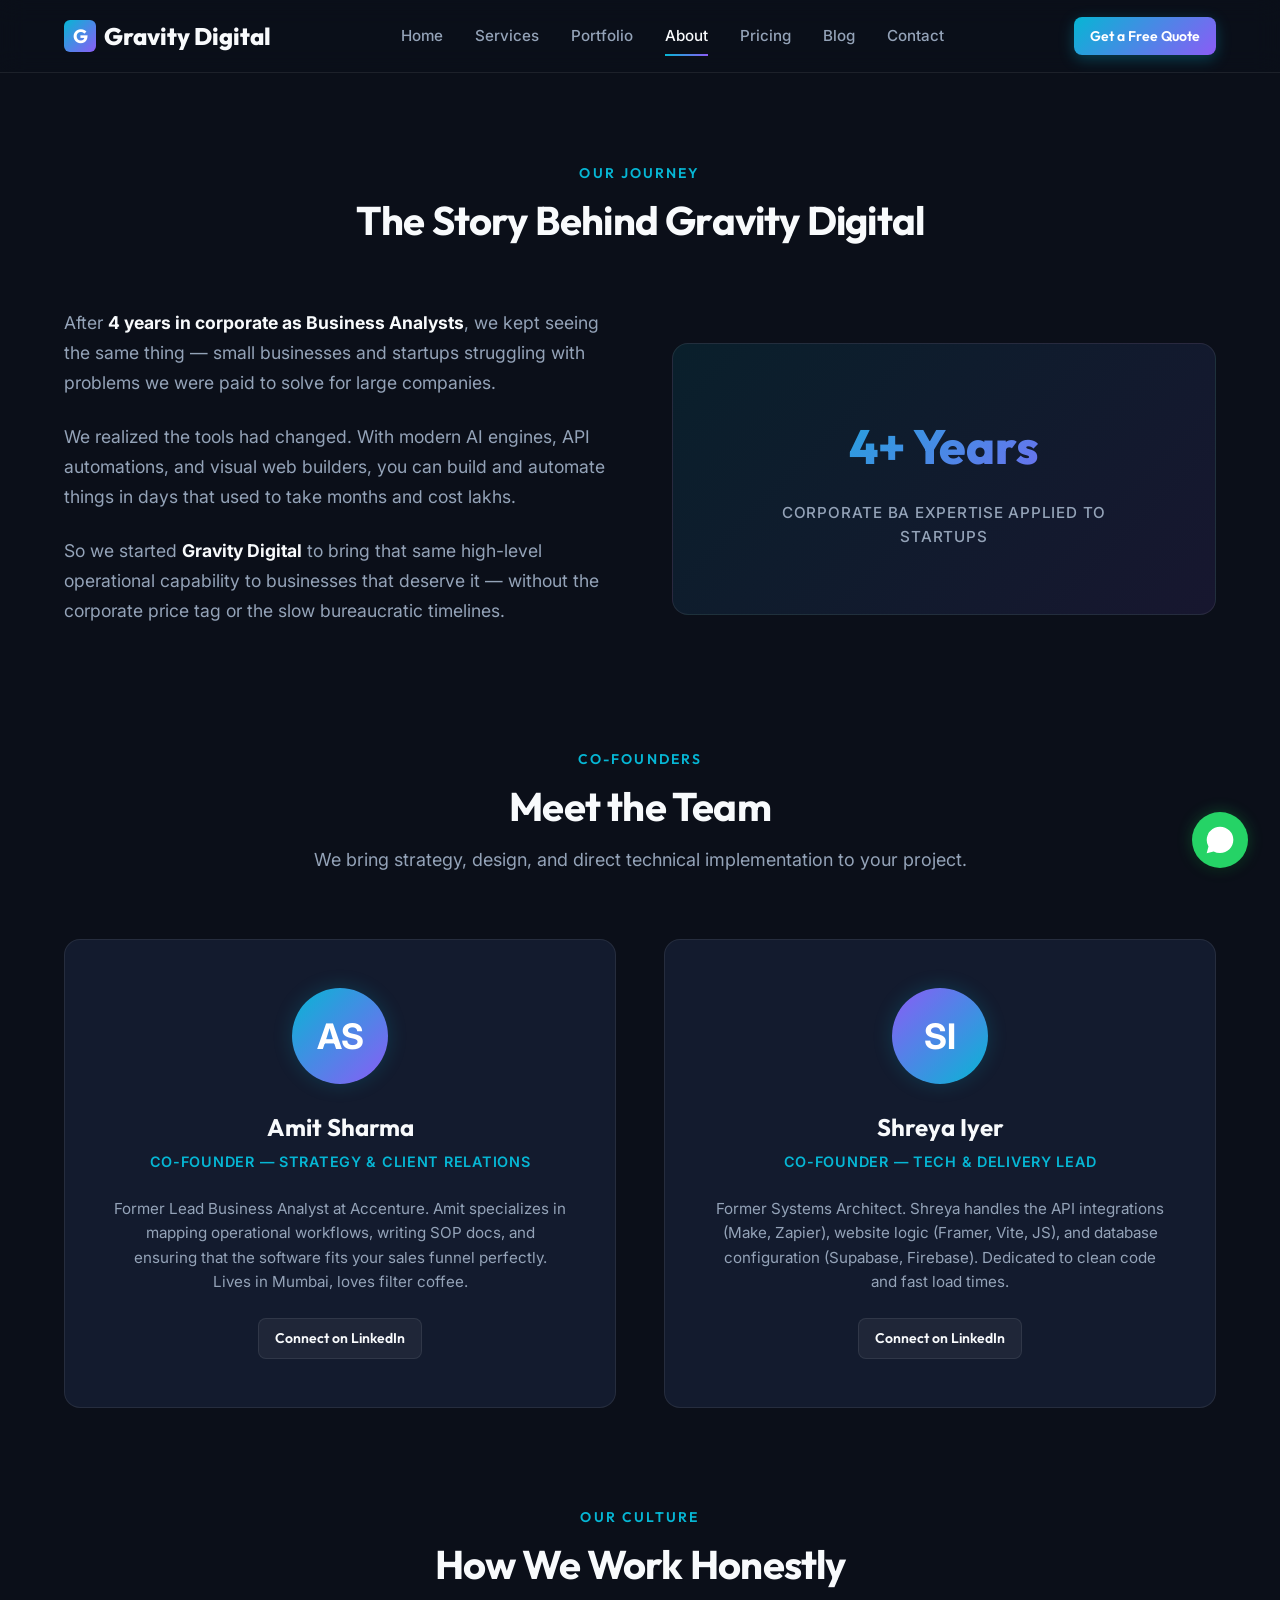
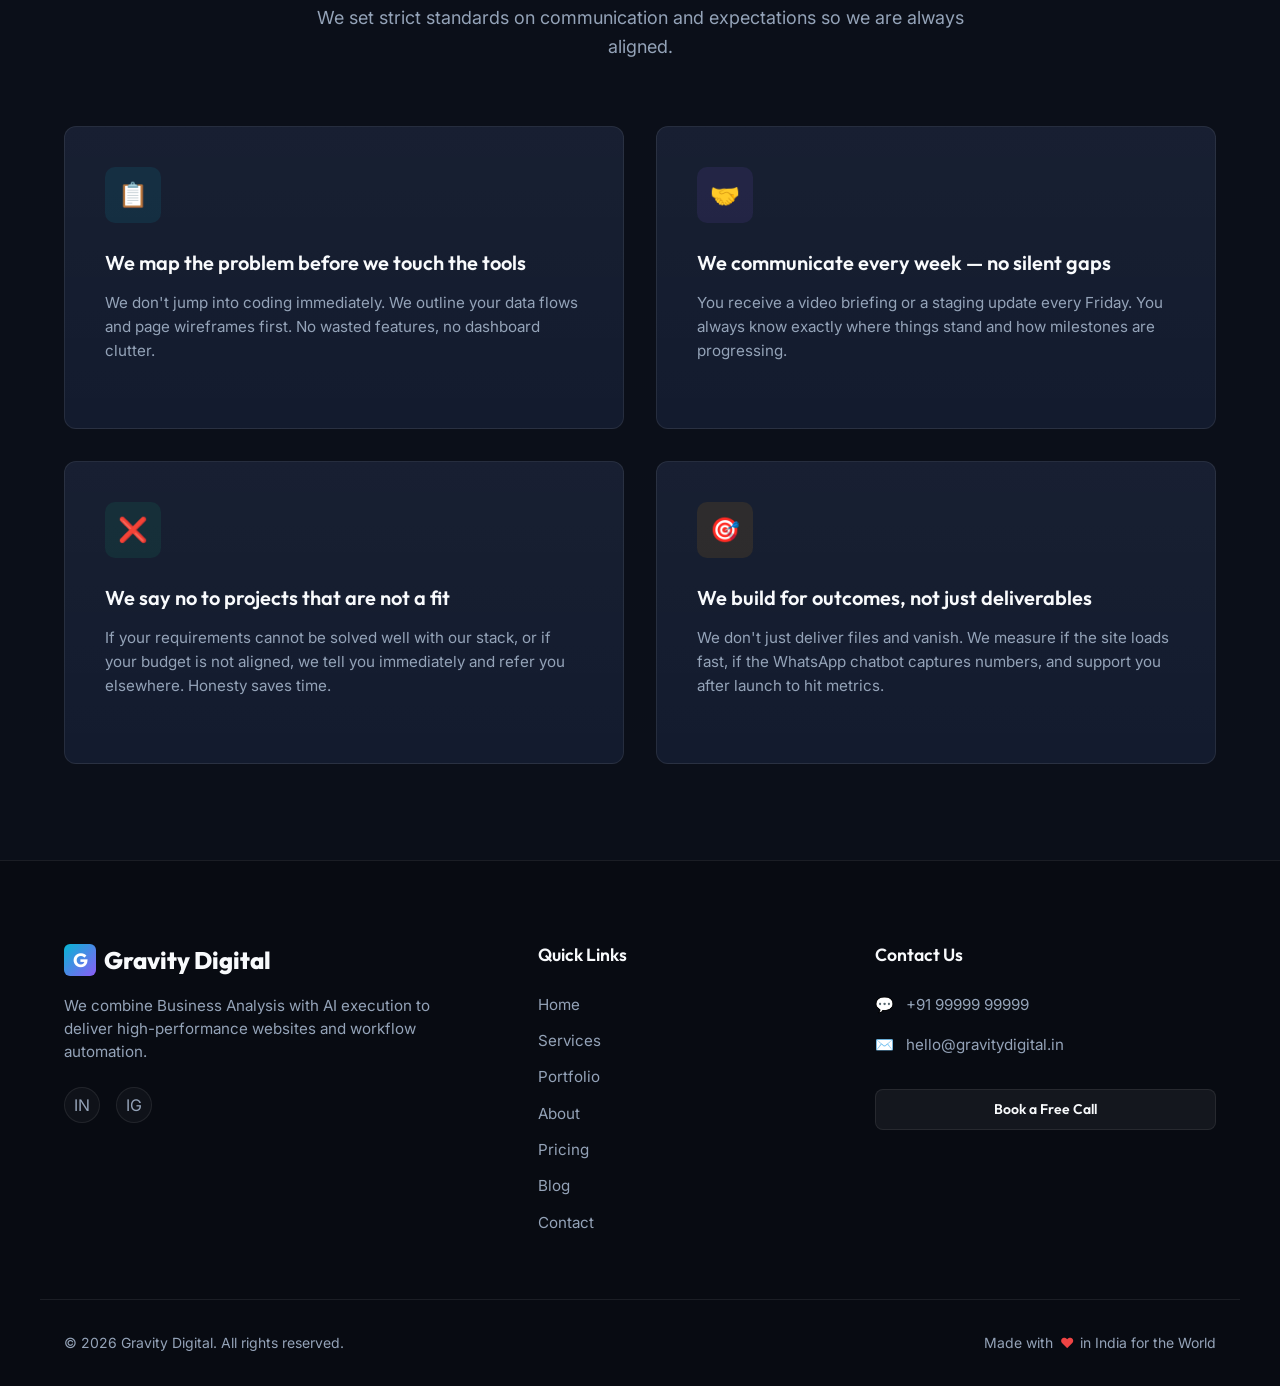
==== about.html @ b2e919e3 "Initial commit: agency website" ====
<!DOCTYPE html>
<html lang="en">
<head>
    <meta charset="UTF-8">
    <meta name="viewport" content="width=device-width, initial-scale=1.0">
    <title>About Us | Gravity Digital</title>
    <meta name="description" content="Read the story of Gravity Digital, founded by two former Business Analysts who build high-performance websites and automated operations for Indian businesses.">
        <link rel="icon" href="favicon.svg" type="image/svg+xml">
    <link rel="preconnect" href="https://fonts.googleapis.com">
    <link rel="preconnect" href="https://fonts.gstatic.com" crossorigin>
    <link href="https://fonts.googleapis.com/css2?family=Inter:wght@300;400;500;600;700&family=Outfit:wght@400;500;600;700;800&display=swap" rel="stylesheet">
    <link rel="stylesheet" href="css/style.css">
    <script src="js/site-config.js" defer></script>
    <script src="js/main.js" defer></script>
</head>
<body>

    <!-- Header Navigation -->
    <header class="header" id="header">
        <div class="container nav-container">
            <a href="index.html" class="logo" id="nav-logo">
                <div class="logo-icon">G</div>
                <span>Gravity Digital</span>
            </a>
            
            <nav class="nav-menu" id="nav-menu">
                <a href="index.html" class="nav-link">Home</a>
                <a href="services.html" class="nav-link">Services</a>
                <a href="portfolio.html" class="nav-link">Portfolio</a>
                <a href="about.html" class="nav-link">About</a>
                <a href="pricing.html" class="nav-link">Pricing</a>
                <a href="blog.html" class="nav-link">Blog</a>
                <a href="contact.html" class="nav-link">Contact</a>
            </nav>
            
            <div class="nav-actions">
                <a href="contact.html" class="btn btn-primary btn-sm" id="nav-cta-btn">Get a Free Quote</a>
            </div>
            
            <button type="button" class="menu-toggle" id="mobile-menu-btn" aria-label="Toggle menu" aria-expanded="false">
                <span></span>
                <span></span>
                <span></span>
            </button>
        </div>
    </header>

    <div class="container about-layout">
        
        <!-- Section 1: Our Story -->
        <div class="section-header">
            <span class="section-tag">Our Journey</span>
            <h1 class="section-title">The Story Behind Gravity Digital</h1>
        </div>

        <div class="story-grid">
            <div class="story-content">
                <p>
                    After <strong>4 years in corporate as Business Analysts</strong>, we kept seeing the same thing — small businesses and startups struggling with problems we were paid to solve for large companies.
                </p>
                <p>
                    We realized the tools had changed. With modern AI engines, API automations, and visual web builders, you can build and automate things in days that used to take months and cost lakhs.
                </p>
                <p>
                    So we started <strong>Gravity Digital</strong> to bring that same high-level operational capability to businesses that deserve it — without the corporate price tag or the slow bureaucratic timelines.
                </p>
            </div>
            <div class="story-visual-box">
                <div class="story-visual-badge">4+ Years</div>
                <p style="color: var(--text-secondary); font-size: 0.95rem; font-weight: 500; text-transform: uppercase; letter-spacing: 0.05em;">Corporate BA Expertise Applied to Startups</p>
            </div>
        </div>

        <!-- Section 2: Meet the Team -->
        <div style="margin-bottom: 6rem;">
            <div class="section-header">
                <span class="section-tag">Co-Founders</span>
                <h2 class="section-title">Meet the Team</h2>
                <p class="section-desc">We bring strategy, design, and direct technical implementation to your project.</p>
            </div>
            
            <div class="team-grid">
                <div class="team-card" id="founder-amit">
                    <div class="team-avatar">AS</div>
                    <h3 class="team-name">Amit Sharma</h3>
                    <p class="team-role">Co-Founder — Strategy & Client Relations</p>
                    <p class="team-bio">
                        Former Lead Business Analyst at Accenture. Amit specializes in mapping operational workflows, writing SOP docs, and ensuring that the software fits your sales funnel perfectly. Lives in Mumbai, loves filter coffee.
                    </p>
                    <a href="#" data-site-link="linkedin" class="btn btn-secondary btn-sm">Connect on LinkedIn</a>
                </div>
                
                <div class="team-card" id="founder-shreya">
                    <div class="team-avatar" style="background: linear-gradient(135deg, var(--accent-purple), var(--accent-cyan));">SI</div>
                    <h3 class="team-name">Shreya Iyer</h3>
                    <p class="team-role">Co-Founder — Tech & Delivery Lead</p>
                    <p class="team-bio">
                        Former Systems Architect. Shreya handles the API integrations (Make, Zapier), website logic (Framer, Vite, JS), and database configuration (Supabase, Firebase). Dedicated to clean code and fast load times.
                    </p>
                    <a href="#" data-site-link="linkedin" class="btn btn-secondary btn-sm">Connect on LinkedIn</a>
                </div>
            </div>
        </div>

        <!-- Section 3: How We Work (Values) -->
        <div style="margin-bottom: 6rem;">
            <div class="section-header">
                <span class="section-tag">Our Culture</span>
                <h2 class="section-title">How We Work Honestly</h2>
                <p class="section-desc">We set strict standards on communication and expectations so we are always aligned.</p>
            </div>
            
            <div class="grid-2">
                <div class="card" id="value-map-first">
                    <div class="card-icon" style="background-color: rgba(6, 182, 212, 0.1); color: var(--accent-cyan);">📋</div>
                    <h3 class="card-title">We map the problem before we touch the tools</h3>
                    <p class="card-desc">We don't jump into coding immediately. We outline your data flows and page wireframes first. No wasted features, no dashboard clutter.</p>
                </div>
                
                <div class="card" id="value-weekly-updates">
                    <div class="card-icon" style="background-color: rgba(139, 92, 246, 0.1); color: var(--accent-purple);">🤝</div>
                    <h3 class="card-title">We communicate every week — no silent gaps</h3>
                    <p class="card-desc">You receive a video briefing or a staging update every Friday. You always know exactly where things stand and how milestones are progressing.</p>
                </div>

                <div class="card" id="value-fit-check">
                    <div class="card-icon" style="background-color: rgba(16, 183, 129, 0.1); color: var(--accent-emerald);">❌</div>
                    <h3 class="card-title">We say no to projects that are not a fit</h3>
                    <p class="card-desc">If your requirements cannot be solved well with our stack, or if your budget is not aligned, we tell you immediately and refer you elsewhere. Honesty saves time.</p>
                </div>

                <div class="card" id="value-outcomes">
                    <div class="card-icon" style="background-color: rgba(245, 158, 11, 0.1); color: #f59e0b;">🎯</div>
                    <h3 class="card-title">We build for outcomes, not just deliverables</h3>
                    <p class="card-desc">We don't just deliver files and vanish. We measure if the site loads fast, if the WhatsApp chatbot captures numbers, and support you after launch to hit metrics.</p>
                </div>
            </div>
        </div>

    </div>

    <!-- Floating WhatsApp Widget -->
    <div class="whatsapp-widget" id="floating-whatsapp-widget">
        <span class="whatsapp-tooltip">Chat with a developer</span>
        <a href="#" data-site-link="whatsapp-quote" class="whatsapp-bubble" aria-label="Chat on WhatsApp">
            <svg viewBox="0 0 24 24">
                <path d="M12.012 2c-5.506 0-9.989 4.478-9.99 9.984a9.96 9.96 0 0 0 1.335 4.963L2 22l5.233-1.371a9.945 9.945 0 0 0 4.779 1.21h.005c5.505 0 9.989-4.478 9.99-9.984A9.97 9.97 0 0 0 12.012 2zm4.7 13.914c-.258.724-1.258 1.312-1.77 1.365-.47.05-1.077.078-1.748-.135-.41-.13-1.722-.656-3.268-2.03-1.282-1.139-2.148-2.546-2.4-2.98-.25-.436-.027-.673.19-.89.197-.196.438-.51.657-.766.22-.255.292-.437.438-.729.146-.29.073-.545-.036-.763-.11-.218-.985-2.37-1.348-3.245-.35-.85-.71-.735-1.018-.75-.262-.014-.56-.014-.86-.014-.3 0-.785.112-1.194.56-.41.448-1.562 1.527-1.562 3.722 0 2.196 1.6 4.316 1.82 4.62.22.304 3.148 4.805 7.627 6.74.1.043.2.083.3.12 1.07.34 2.045.293 2.818.177.86-.13 1.77-.724 2.02-1.388.25-.664.25-1.233.175-1.389-.075-.156-.275-.25-.575-.4z"/>
            </svg>
        </a>
    </div>

    <!-- Footer -->
    <footer class="footer" id="footer">
        <div class="container footer-top">
            <div class="footer-brand">
                <a href="index.html" class="logo">
                    <div class="logo-icon">G</div>
                    <span>Gravity Digital</span>
                </a>
                <p class="footer-tagline">
                    We combine Business Analysis with AI execution to deliver high-performance websites and workflow automation.
                </p>
                <div class="footer-socials">
                    <a href="#" data-site-link="linkedin" class="footer-social-icon" aria-label="LinkedIn">IN</a>
                    <a href="#" data-site-link="instagram" class="footer-social-icon" aria-label="Instagram">IG</a>
                </div>
            </div>
            
            <div class="footer-links-col">
                <h4>Quick Links</h4>
                <div class="footer-links-list">
                    <a href="index.html" class="footer-link">Home</a>
                    <a href="services.html" class="footer-link">Services</a>
                    <a href="portfolio.html" class="footer-link">Portfolio</a>
                    <a href="about.html" class="footer-link">About</a>
                    <a href="pricing.html" class="footer-link">Pricing</a>
                    <a href="blog.html" class="footer-link">Blog</a>
                    <a href="contact.html" class="footer-link">Contact</a>
                </div>
            </div>
            
            <div class="footer-links-col">
                <h4>Contact Us</h4>
                <div class="footer-contact-info">
                    <div class="footer-contact-item">
                        <span>💬</span>
                        <a href="#" data-site-link="phone" data-site-text>+91 99999 99999</a>
                    </div>
                    <div class="footer-contact-item">
                        <span>✉️</span>
                        <a href="#" data-site-link="email" data-site-text>hello@gravitydigital.in</a>
                    </div>
                    <div class="footer-contact-item" style="margin-top: 1rem;">
                        <a href="contact.html" class="btn btn-secondary btn-sm btn-block">Book a Free Call</a>
                    </div>
                </div>
            </div>
        </div>
        
        <div class="container footer-bottom">
            <p>&copy; 2026 Gravity Digital. All rights reserved.</p>
            <div class="footer-love">
                Made with <span class="heart-icon">&hearts;</span> in India for the World
            </div>
        </div>
    </footer>

</body>
</html>
---- css/style.css ----
/* CSS Variables for Premium Dark Theme */
:root {
    --bg-primary: #0b0f19;
    --bg-secondary: #131b2e;
    --bg-tertiary: #1e293b;
    --card-bg: rgba(30, 41, 59, 0.7);
    --border-color: rgba(255, 255, 255, 0.08);
    --border-hover: rgba(255, 255, 255, 0.15);
    
    --text-primary: #f8fafc;
    --text-secondary: #94a3b8;
    --text-muted: #64748b;
    
    --accent-cyan: #06b6d4;
    --accent-purple: #8b5cf6;
    --accent-emerald: #10b981;
    --accent-whatsapp: #25d366;
    
    --font-heading: 'Outfit', sans-serif;
    --font-body: 'Inter', sans-serif;
    
    --transition-fast: 0.2s ease;
    --transition-normal: 0.3s ease;
    --transition-slow: 0.5s ease;
    
    --shadow-sm: 0 1px 2px 0 rgba(0, 0, 0, 0.05);
    --shadow-md: 0 4px 6px -1px rgba(0, 0, 0, 0.1), 0 2px 4px -1px rgba(0, 0, 0, 0.06);
    --shadow-lg: 0 10px 15px -3px rgba(0, 0, 0, 0.1), 0 4px 6px -2px rgba(0, 0, 0, 0.05);
    --shadow-glow: 0 0 20px rgba(6, 182, 212, 0.15);
    --shadow-glow-purple: 0 0 20px rgba(139, 92, 246, 0.15);
}

/* Base Styles & Resets */
*, *::before, *::after {
    box-sizing: border-box;
    margin: 0;
    padding: 0;
}

html {
    scroll-behavior: smooth;
    font-size: 16px;
}

body {
    background-color: var(--bg-primary);
    color: var(--text-primary);
    font-family: var(--font-body);
    line-height: 1.6;
    overflow-x: hidden;
}

a {
    color: inherit;
    text-decoration: none;
    transition: var(--transition-fast);
}

img {
    max-width: 100%;
    height: auto;
    display: block;
}

ul, ol {
    list-style: none;
}

input, select, textarea, button {
    font-family: inherit;
    color: inherit;
    background: none;
    border: none;
    outline: none;
}

/* Container */
.container {
    width: 100%;
    max-width: 1200px;
    margin: 0 auto;
    padding: 0 1.5rem;
}

/* Section Common Styles */
section {
    padding: 6rem 0;
}

.section-header {
    text-align: center;
    max-width: 700px;
    margin: 0 auto 4rem auto;
}

.section-tag {
    font-family: var(--font-heading);
    font-size: 0.875rem;
    font-weight: 600;
    text-transform: uppercase;
    letter-spacing: 0.15em;
    color: var(--accent-cyan);
    margin-bottom: 0.75rem;
    display: inline-block;
}

.section-title {
    font-family: var(--font-heading);
    font-size: 2.5rem;
    font-weight: 700;
    line-height: 1.2;
    margin-bottom: 1rem;
    letter-spacing: -0.02em;
}

.gradient-text {
    background: linear-gradient(135deg, var(--accent-cyan) 0%, var(--accent-purple) 100%);
    -webkit-background-clip: text;
    background-clip: text;
    -webkit-text-fill-color: transparent;
}

.section-desc {
    font-size: 1.125rem;
    color: var(--text-secondary);
}

/* Navigation Header */
.header {
    position: fixed;
    top: 0;
    left: 0;
    width: 100%;
    z-index: 1000;
    background-color: rgba(11, 15, 25, 0.8);
    backdrop-filter: blur(12px);
    -webkit-backdrop-filter: blur(12px);
    border-bottom: 1px solid var(--border-color);
    transition: var(--transition-normal);
}

.header.scrolled {
    padding: 0.5rem 0;
    background-color: rgba(11, 15, 25, 0.95);
    box-shadow: var(--shadow-lg);
}

.nav-container {
    display: flex;
    justify-content: space-between;
    align-items: center;
    height: 4.5rem;
}

.logo {
    display: flex;
    align-items: center;
    gap: 0.5rem;
    font-family: var(--font-heading);
    font-weight: 800;
    font-size: 1.5rem;
    color: var(--text-primary);
}

.logo-icon {
    width: 2rem;
    height: 2rem;
    background: linear-gradient(135deg, var(--accent-cyan), var(--accent-purple));
    border-radius: 6px;
    display: flex;
    align-items: center;
    justify-content: center;
    color: white;
    font-weight: bold;
    font-size: 1.2rem;
}

.nav-menu {
    display: flex;
    align-items: center;
    gap: 2rem;
}

.nav-link {
    font-size: 0.95rem;
    font-weight: 500;
    color: var(--text-secondary);
    position: relative;
    padding: 0.5rem 0;
}

.nav-link:hover, .nav-link.active {
    color: var(--text-primary);
}

.nav-link::after {
    content: '';
    position: absolute;
    bottom: 0;
    left: 0;
    width: 0;
    height: 2px;
    background: linear-gradient(90deg, var(--accent-cyan), var(--accent-purple));
    transition: var(--transition-fast);
}

.nav-link:hover::after, .nav-link.active::after {
    width: 100%;
}

.nav-actions {
    display: flex;
    align-items: center;
    gap: 1rem;
}

/* Buttons */
.btn {
    display: inline-flex;
    align-items: center;
    justify-content: center;
    padding: 0.75rem 1.5rem;
    font-family: var(--font-heading);
    font-weight: 600;
    font-size: 0.95rem;
    border-radius: 8px;
    cursor: pointer;
    transition: all var(--transition-normal);
}

.btn-primary {
    background: linear-gradient(135deg, var(--accent-cyan) 0%, var(--accent-purple) 100%);
    color: white;
    box-shadow: 0 4px 15px rgba(6, 182, 212, 0.3);
}

.btn-primary:hover {
    transform: translateY(-2px);
    box-shadow: 0 6px 20px rgba(6, 182, 212, 0.4);
}

.btn-secondary {
    background-color: rgba(255, 255, 255, 0.05);
    color: var(--text-primary);
    border: 1px solid var(--border-color);
}

.btn-secondary:hover {
    background-color: rgba(255, 255, 255, 0.1);
    border-color: var(--border-hover);
    transform: translateY(-2px);
}

.btn-whatsapp {
    background-color: var(--accent-whatsapp);
    color: white;
    box-shadow: 0 4px 15px rgba(37, 211, 102, 0.3);
}

.btn-whatsapp:hover {
    transform: translateY(-2px);
    box-shadow: 0 6px 20px rgba(37, 211, 102, 0.4);
}

.btn-sm {
    padding: 0.5rem 1rem;
    font-size: 0.875rem;
}

.btn-block {
    width: 100%;
}

/* Mobile Menu Toggle */
.menu-toggle {
    display: none;
    flex-direction: column;
    gap: 6px;
    cursor: pointer;
    z-index: 1001;
    background: none;
    border: none;
    padding: 0.25rem;
}

.menu-toggle span {
    display: block;
    width: 25px;
    height: 2px;
    background-color: var(--text-primary);
    transition: var(--transition-fast);
}

/* Floating WhatsApp Widget */
.whatsapp-widget {
    position: fixed;
    bottom: 2rem;
    right: 2rem;
    z-index: 999;
    display: flex;
    align-items: center;
    gap: 0.75rem;
}

.whatsapp-bubble {
    width: 3.5rem;
    height: 3.5rem;
    background-color: var(--accent-whatsapp);
    border-radius: 50%;
    display: flex;
    align-items: center;
    justify-content: center;
    box-shadow: 0 4px 10px rgba(0, 0, 0, 0.3), 0 0 15px rgba(37, 211, 102, 0.3);
    cursor: pointer;
    transition: var(--transition-normal);
    animation: pulse-whatsapp 2s infinite;
}

.whatsapp-bubble:hover {
    transform: scale(1.1) rotate(5deg);
}

.whatsapp-bubble svg {
    width: 2rem;
    height: 2rem;
    fill: white;
}

.whatsapp-tooltip {
    background-color: var(--bg-secondary);
    color: var(--text-primary);
    padding: 0.5rem 1rem;
    border-radius: 20px;
    font-size: 0.875rem;
    font-weight: 500;
    box-shadow: var(--shadow-lg);
    border: 1px solid var(--border-color);
    white-space: nowrap;
    opacity: 0;
    transform: translateX(10px);
    transition: var(--transition-normal);
    pointer-events: none;
}

.whatsapp-widget:hover .whatsapp-tooltip {
    opacity: 1;
    transform: translateX(0);
}

/* Card Component & Grid System */
.grid-3 {
    display: grid;
    grid-template-columns: repeat(3, 1fr);
    gap: 2rem;
}

.grid-2 {
    display: grid;
    grid-template-columns: repeat(2, 1fr);
    gap: 2rem;
}

.card {
    background-color: var(--bg-secondary);
    background-image: linear-gradient(180deg, rgba(255, 255, 255, 0.02) 0%, rgba(255, 255, 255, 0) 100%);
    border: 1px solid var(--border-color);
    border-radius: 12px;
    padding: 2.5rem;
    transition: all var(--transition-normal);
    position: relative;
    overflow: hidden;
}

.card::before {
    content: '';
    position: absolute;
    top: 0;
    left: 0;
    width: 100%;
    height: 100%;
    background: radial-gradient(800px circle at var(--x, 0px) var(--y, 0px), rgba(255,255,255,0.06), transparent 40%);
    pointer-events: none;
    opacity: 0;
    transition: opacity var(--transition-normal);
}

.card:hover::before {
    opacity: 1;
}

.card:hover {
    transform: translateY(-5px);
    border-color: var(--accent-cyan);
    box-shadow: var(--shadow-glow);
}

.card-icon {
    width: 3.5rem;
    height: 3.5rem;
    background-color: rgba(6, 182, 212, 0.1);
    border-radius: 10px;
    display: flex;
    align-items: center;
    justify-content: center;
    color: var(--accent-cyan);
    margin-bottom: 1.5rem;
    font-size: 1.5rem;
}

.card-title {
    font-family: var(--font-heading);
    font-size: 1.25rem;
    font-weight: 600;
    margin-bottom: 0.75rem;
}

.card-desc {
    color: var(--text-secondary);
    font-size: 0.95rem;
    margin-bottom: 1.5rem;
}

.card-link {
    display: inline-flex;
    align-items: center;
    gap: 0.5rem;
    font-size: 0.9rem;
    font-weight: 600;
    color: var(--accent-cyan);
}

.card-link:hover {
    gap: 0.75rem;
}

/* Hero Section */
.hero {
    padding-top: 10rem;
    padding-bottom: 6rem;
    position: relative;
    overflow: hidden;
}

.hero::after {
    content: '';
    position: absolute;
    top: -10%;
    right: -10%;
    width: 600px;
    height: 600px;
    background: radial-gradient(circle, rgba(139, 92, 246, 0.15) 0%, rgba(139, 92, 246, 0) 70%);
    filter: blur(50px);
    z-index: -1;
    pointer-events: none;
}

.hero::before {
    content: '';
    position: absolute;
    bottom: -10%;
    left: -10%;
    width: 600px;
    height: 600px;
    background: radial-gradient(circle, rgba(6, 182, 212, 0.15) 0%, rgba(6, 182, 212, 0) 70%);
    filter: blur(50px);
    z-index: -1;
    pointer-events: none;
}

.hero-grid {
    display: grid;
    grid-template-columns: 1.1fr 0.9fr;
    gap: 4rem;
    align-items: center;
}

.hero-content {
    max-width: 650px;
}

.hero-title {
    font-family: var(--font-heading);
    font-size: 3.5rem;
    font-weight: 800;
    line-height: 1.15;
    letter-spacing: -0.03em;
    margin-bottom: 1.5rem;
}

.hero-subtitle {
    font-size: 1.25rem;
    color: var(--text-secondary);
    margin-bottom: 2.5rem;
    line-height: 1.6;
}

.hero-buttons {
    display: flex;
    gap: 1rem;
    flex-wrap: wrap;
}

.hero-visual {
    position: relative;
}

.hero-mockup-wrapper {
    background-color: var(--bg-secondary);
    border: 1px solid var(--border-color);
    border-radius: 16px;
    padding: 0.5rem;
    box-shadow: 0 20px 40px rgba(0,0,0,0.5), var(--shadow-glow);
    overflow: hidden;
}

.hero-mockup-img {
    border-radius: 12px;
    width: 100%;
}

/* Trust Bar */
.trust-bar {
    padding: 3rem 0;
    background-color: rgba(19, 27, 46, 0.6);
    border-top: 1px solid var(--border-color);
    border-bottom: 1px solid var(--border-color);
}

.trust-container {
    display: flex;
    justify-content: space-between;
    align-items: center;
    flex-wrap: wrap;
    gap: 2rem;
}

.trust-stats {
    display: flex;
    gap: 3rem;
}

.stat-item {
    display: flex;
    flex-direction: column;
}

.stat-num {
    font-family: var(--font-heading);
    font-size: 2rem;
    font-weight: 700;
    color: var(--text-primary);
    line-height: 1;
    margin-bottom: 0.25rem;
}

.stat-num.cyan { color: var(--accent-cyan); }
.stat-num.purple { color: var(--accent-purple); }
.stat-num.emerald { color: var(--accent-emerald); }

.stat-label {
    font-size: 0.85rem;
    color: var(--text-secondary);
    text-transform: uppercase;
    letter-spacing: 0.05em;
}

.trust-logos {
    display: flex;
    align-items: center;
    justify-content: center;
    flex-wrap: wrap;
    gap: 2rem;
    opacity: 0.8;
    transition: var(--transition-normal);
}

.trust-logos:hover {
    opacity: 1;
}

.logo-item {
    display: flex;
    align-items: center;
    color: var(--text-primary);
    cursor: default;
    transition: var(--transition-fast);
}

.logo-item:hover {
    transform: translateY(-2px);
}

.logo-item svg {
    height: 1.25rem;
    flex-shrink: 0;
}

.logo-text {
    font-family: var(--font-heading);
    font-weight: 700;
    font-size: 1rem;
    letter-spacing: -0.01em;
    color: var(--text-primary);
}

/* How It Works (Timeline) */
.timeline-grid {
    display: grid;
    grid-template-columns: repeat(3, 1fr);
    gap: 3rem;
    position: relative;
}

.timeline-step {
    position: relative;
    text-align: center;
    display: flex;
    flex-direction: column;
    align-items: center;
}

.timeline-num {
    font-family: var(--font-heading);
    font-size: 3rem;
    font-weight: 800;
    color: rgba(255, 255, 255, 0.05);
    line-height: 1;
    margin-bottom: 0.5rem;
    transition: var(--transition-normal);
}

.timeline-step:hover .timeline-num {
    color: rgba(6, 182, 212, 0.2);
    transform: scale(1.1);
}

.timeline-icon {
    width: 4rem;
    height: 4rem;
    background-color: var(--bg-secondary);
    border: 2px solid var(--border-color);
    border-radius: 50%;
    display: flex;
    align-items: center;
    justify-content: center;
    font-size: 1.25rem;
    color: var(--accent-cyan);
    margin-bottom: 1.5rem;
    z-index: 2;
    transition: var(--transition-normal);
}

.timeline-step:hover .timeline-icon {
    border-color: var(--accent-cyan);
    box-shadow: var(--shadow-glow);
}

.timeline-title {
    font-family: var(--font-heading);
    font-size: 1.25rem;
    font-weight: 600;
    margin-bottom: 0.75rem;
}

.timeline-desc {
    color: var(--text-secondary);
    font-size: 0.95rem;
    max-width: 280px;
}

.timeline-arrow {
    position: absolute;
    top: 5rem;
    right: -25%;
    width: 45%;
    height: 2px;
    background: linear-gradient(90deg, var(--accent-cyan), var(--border-color));
    z-index: 1;
    display: block;
}

/* Testimonials Grid */
.testimonials-grid {
    display: grid;
    grid-template-columns: repeat(2, 1fr);
    gap: 2rem;
}

.testimonial-card {
    background-color: var(--bg-secondary);
    border: 1px solid var(--border-color);
    border-radius: 12px;
    padding: 2.5rem;
    display: flex;
    flex-direction: column;
    justify-content: space-between;
}

.testimonial-stars {
    color: #fbbf24;
    margin-bottom: 1rem;
    display: flex;
    gap: 0.25rem;
}

.testimonial-text {
    font-size: 1rem;
    line-height: 1.6;
    color: var(--text-primary);
    margin-bottom: 2rem;
    font-style: italic;
}

.testimonial-user {
    display: flex;
    align-items: center;
    gap: 1rem;
}

.user-avatar {
    width: 3rem;
    height: 3rem;
    border-radius: 50%;
    background: linear-gradient(135deg, var(--accent-cyan), var(--accent-purple));
    overflow: hidden;
    display: flex;
    align-items: center;
    justify-content: center;
    font-family: var(--font-heading);
    font-weight: 700;
    font-size: 1.1rem;
    color: white;
}

.user-info h4 {
    font-family: var(--font-heading);
    font-size: 1rem;
    font-weight: 600;
}

.user-info p {
    font-size: 0.85rem;
    color: var(--text-secondary);
}

/* Final CTA Section */
.final-cta {
    background: linear-gradient(135deg, #090d16 0%, #052c3b 100%);
    border-top: 1px solid var(--border-color);
    text-align: center;
    padding: 8rem 0;
}

.cta-box {
    max-width: 800px;
    margin: 0 auto;
}

.cta-title {
    font-family: var(--font-heading);
    font-size: 3rem;
    font-weight: 800;
    margin-bottom: 1.5rem;
    letter-spacing: -0.02em;
}

.cta-desc {
    font-size: 1.25rem;
    color: var(--text-secondary);
    margin-bottom: 3rem;
}

.cta-buttons {
    display: flex;
    justify-content: center;
    gap: 1.5rem;
    flex-wrap: wrap;
}

/* Contact Page Styles */
.contact-layout {
    display: grid;
    grid-template-columns: 1.2fr 0.8fr;
    gap: 4rem;
    padding-top: 10rem;
}

.contact-form-card {
    background-color: var(--bg-secondary);
    border: 1px solid var(--border-color);
    border-radius: 16px;
    padding: 3rem;
}

.contact-title {
    font-family: var(--font-heading);
    font-size: 2.25rem;
    font-weight: 700;
    margin-bottom: 1rem;
}

.contact-subtitle {
    color: var(--text-secondary);
    margin-bottom: 2.5rem;
}

.form-group {
    margin-bottom: 1.5rem;
}

.form-label {
    display: block;
    font-size: 0.9rem;
    font-weight: 500;
    color: var(--text-secondary);
    margin-bottom: 0.5rem;
}

.form-input {
    width: 100%;
    padding: 0.75rem 1rem;
    background-color: var(--bg-primary);
    border: 1px solid var(--border-color);
    border-radius: 8px;
    color: var(--text-primary);
    font-size: 0.95rem;
    transition: var(--transition-fast);
}

.form-input:focus {
    border-color: var(--accent-cyan);
    box-shadow: 0 0 10px rgba(6, 182, 212, 0.2);
}

select.form-input {
    appearance: none;
    background-image: url("data:image/svg+xml,%3Csvg xmlns='http://www.w3.org/2000/svg' fill='none' viewBox='0 0 24 24' stroke='%2394a3b8'%3E%3Cpath stroke-linecap='round' stroke-linejoin='round' stroke-width='2' d='M19 9l-7 7-7-7'%3E%3C/path%3E%3C/svg%3E");
    background-repeat: no-repeat;
    background-position: right 1rem center;
    background-size: 1.25rem;
    padding-right: 2.5rem;
}

.form-message {
    min-height: 120px;
    resize: vertical;
}

.contact-info-panel {
    display: flex;
    flex-direction: column;
    gap: 3rem;
}

.info-group-title {
    font-family: var(--font-heading);
    font-size: 1.5rem;
    font-weight: 600;
    margin-bottom: 1.5rem;
}

.info-cards {
    display: flex;
    flex-direction: column;
    gap: 1.5rem;
}

.info-item-card {
    background-color: rgba(255, 255, 255, 0.02);
    border: 1px solid var(--border-color);
    border-radius: 12px;
    padding: 1.5rem;
    display: flex;
    align-items: flex-start;
    gap: 1rem;
}

.info-item-icon {
    width: 2.5rem;
    height: 2.5rem;
    background-color: rgba(6, 182, 212, 0.1);
    border-radius: 8px;
    display: flex;
    align-items: center;
    justify-content: center;
    color: var(--accent-cyan);
    font-size: 1.2rem;
}

.info-item-details h5 {
    font-family: var(--font-heading);
    font-weight: 600;
    margin-bottom: 0.25rem;
}

.info-item-details p, .info-item-details a {
    color: var(--text-secondary);
    font-size: 0.95rem;
}

.info-item-details a:hover {
    color: var(--accent-cyan);
}

.founder-profiles {
    display: grid;
    grid-template-columns: repeat(2, 1fr);
    gap: 1.5rem;
}

.founder-small-card {
    background-color: var(--bg-secondary);
    border: 1px solid var(--border-color);
    border-radius: 12px;
    padding: 1.5rem;
    text-align: center;
}

.founder-small-avatar {
    width: 4rem;
    height: 4rem;
    border-radius: 50%;
    margin: 0 auto 1rem auto;
    background: linear-gradient(135deg, var(--accent-purple), var(--accent-cyan));
    display: flex;
    align-items: center;
    justify-content: center;
    color: white;
    font-weight: bold;
    font-size: 1.5rem;
}

.founder-small-card h5 {
    font-family: var(--font-heading);
    font-size: 1.1rem;
    font-weight: 600;
}

.founder-small-card p {
    font-size: 0.8rem;
    color: var(--text-secondary);
    margin-bottom: 0.75rem;
}

.social-link {
    color: var(--accent-cyan);
    font-size: 1.1rem;
}

.social-link:hover {
    color: var(--text-primary);
}

/* Toast Success Notification */
.toast {
    position: fixed;
    bottom: 2rem;
    left: 2rem;
    background-color: var(--bg-secondary);
    border-left: 4px solid var(--accent-emerald);
    border-top: 1px solid var(--border-color);
    border-right: 1px solid var(--border-color);
    border-bottom: 1px solid var(--border-color);
    padding: 1rem 1.5rem;
    border-radius: 0 8px 8px 0;
    box-shadow: var(--shadow-lg);
    z-index: 1002;
    display: flex;
    align-items: center;
    gap: 0.75rem;
    transform: translateY(150%);
    transition: transform 0.4s cubic-bezier(0.175, 0.885, 0.32, 1.275);
}

.toast.show {
    transform: translateY(0);
}

.toast-icon {
    color: var(--accent-emerald);
    font-size: 1.25rem;
}

.toast-message {
    font-size: 0.9rem;
    font-weight: 500;
}

/* Service Detail Page Layout */
.service-detail-layout {
    padding-top: 10rem;
}

.service-hero {
    display: grid;
    grid-template-columns: 1.1fr 0.9fr;
    gap: 4rem;
    align-items: center;
    margin-bottom: 6rem;
}

.service-deliv-grid {
    display: grid;
    grid-template-columns: 1.2fr 0.8fr;
    gap: 4rem;
    margin-bottom: 6rem;
}

.deliverables-box {
    background-color: var(--bg-secondary);
    border: 1px solid var(--border-color);
    border-radius: 16px;
    padding: 3rem;
}

.deliv-list {
    margin-top: 2rem;
    display: flex;
    flex-direction: column;
    gap: 1.25rem;
}

.deliv-item {
    display: flex;
    align-items: flex-start;
    gap: 1rem;
}

.deliv-bullet {
    color: var(--accent-cyan);
    font-size: 1.2rem;
    line-height: 1;
    margin-top: 0.2rem;
}

.deliv-text h5 {
    font-family: var(--font-heading);
    font-weight: 600;
    margin-bottom: 0.25rem;
}

.deliv-text p {
    color: var(--text-secondary);
    font-size: 0.95rem;
}

.sidebar-box {
    background-color: var(--bg-secondary);
    border: 1px solid var(--border-color);
    border-radius: 16px;
    padding: 2.5rem;
    height: fit-content;
}

.sidebar-stat {
    border-bottom: 1px solid var(--border-color);
    padding-bottom: 1.5rem;
    margin-bottom: 1.5rem;
}

.sidebar-stat:last-child {
    border: none;
    padding-bottom: 0;
    margin-bottom: 0;
}

.sidebar-stat-label {
    font-size: 0.85rem;
    color: var(--text-secondary);
    text-transform: uppercase;
    letter-spacing: 0.05em;
    margin-bottom: 0.5rem;
}

.sidebar-stat-val {
    font-family: var(--font-heading);
    font-size: 1.75rem;
    font-weight: 700;
}

.service-problem {
    background-color: rgba(139, 92, 246, 0.03);
    border: 1px solid rgba(139, 92, 246, 0.1);
    border-radius: 12px;
    padding: 2rem;
    margin-bottom: 4rem;
}

.problem-title {
    font-family: var(--font-heading);
    font-size: 1.25rem;
    font-weight: 600;
    color: var(--accent-purple);
    margin-bottom: 0.75rem;
    display: flex;
    align-items: center;
    gap: 0.5rem;
}

/* FAQ Accordion */
.faq-grid {
    max-width: 800px;
    margin: 0 auto;
    display: flex;
    flex-direction: column;
    gap: 1rem;
}

.faq-item {
    background-color: var(--bg-secondary);
    border: 1px solid var(--border-color);
    border-radius: 8px;
    overflow: hidden;
    transition: var(--transition-normal);
}

.faq-question {
    padding: 1.25rem 1.5rem;
    display: flex;
    justify-content: space-between;
    align-items: center;
    cursor: pointer;
    font-family: var(--font-heading);
    font-weight: 600;
    user-select: none;
}

.faq-icon {
    font-size: 1.25rem;
    color: var(--accent-cyan);
    transition: var(--transition-normal);
}

.faq-answer {
    padding: 0 1.5rem;
    max-height: 0;
    overflow: hidden;
    color: var(--text-secondary);
    font-size: 0.95rem;
    transition: all var(--transition-normal);
}

.faq-item.active {
    border-color: var(--accent-cyan);
}

.faq-item.active .faq-answer {
    padding: 0 1.5rem 1.25rem 1.5rem;
    max-height: 500px;
}

.faq-item.active .faq-icon {
    transform: rotate(45deg);
}

/* Portfolio Page & Filter Tab styling */
.portfolio-layout {
    padding-top: 10rem;
}

.filter-tabs {
    display: flex;
    justify-content: center;
    gap: 1rem;
    margin-bottom: 3.5rem;
    flex-wrap: wrap;
}

.filter-tab {
    padding: 0.5rem 1.25rem;
    font-family: var(--font-heading);
    font-weight: 600;
    font-size: 0.9rem;
    color: var(--text-secondary);
    background-color: rgba(255, 255, 255, 0.02);
    border: 1px solid var(--border-color);
    border-radius: 20px;
    cursor: pointer;
    transition: var(--transition-normal);
}

.filter-tab:hover, .filter-tab.active {
    color: var(--text-primary);
    border-color: var(--accent-cyan);
    background-color: rgba(6, 182, 212, 0.05);
}

.portfolio-grid {
    display: grid;
    grid-template-columns: repeat(3, 1fr);
    gap: 2rem;
}

.portfolio-card {
    background-color: var(--bg-secondary);
    border: 1px solid var(--border-color);
    border-radius: 12px;
    overflow: hidden;
    transition: var(--transition-normal);
    display: flex;
    flex-direction: column;
}

.portfolio-card:hover {
    transform: translateY(-5px);
    border-color: var(--accent-cyan);
    box-shadow: var(--shadow-glow);
}

.portfolio-img-box {
    position: relative;
    aspect-ratio: 16/10;
    overflow: hidden;
    background-color: var(--bg-primary);
    border-bottom: 1px solid var(--border-color);
}

.portfolio-img {
    width: 100%;
    height: 100%;
    object-fit: cover;
    transition: var(--transition-slow);
}

.portfolio-card:hover .portfolio-img {
    transform: scale(1.05);
}

.portfolio-card-content {
    padding: 1.75rem;
    flex-grow: 1;
    display: flex;
    flex-direction: column;
    justify-content: space-between;
}

.portfolio-tags {
    display: flex;
    flex-wrap: wrap;
    gap: 0.5rem;
    margin-bottom: 1rem;
}

.tag {
    font-size: 0.75rem;
    font-weight: 600;
    color: var(--accent-cyan);
    background-color: rgba(6, 182, 212, 0.08);
    padding: 0.2rem 0.6rem;
    border-radius: 4px;
    text-transform: uppercase;
}

.portfolio-title {
    font-family: var(--font-heading);
    font-size: 1.25rem;
    font-weight: 600;
    margin-bottom: 0.5rem;
}

.portfolio-card-desc {
    font-size: 0.9rem;
    color: var(--text-secondary);
    margin-bottom: 1.5rem;
    line-height: 1.5;
}

.portfolio-result {
    border-top: 1px solid var(--border-color);
    padding-top: 1rem;
    margin-top: auto;
    font-size: 0.85rem;
    color: var(--accent-emerald);
    font-weight: 600;
    display: flex;
    align-items: center;
    gap: 0.4rem;
}

/* About Page & Values Styles */
.about-layout {
    padding-top: 10rem;
}

.story-grid {
    display: grid;
    grid-template-columns: 1fr 1fr;
    gap: 4rem;
    align-items: center;
    margin-bottom: 6rem;
}

.story-content p {
    font-size: 1.1rem;
    color: var(--text-secondary);
    margin-bottom: 1.5rem;
    line-height: 1.7;
}

.story-content p strong {
    color: var(--text-primary);
}

.story-visual-box {
    background: linear-gradient(135deg, rgba(6, 182, 212, 0.1), rgba(139, 92, 246, 0.1));
    border: 1px solid var(--border-color);
    border-radius: 16px;
    padding: 4rem;
    text-align: center;
    position: relative;
}

.story-visual-badge {
    font-family: var(--font-heading);
    font-size: 3rem;
    font-weight: 800;
    background: linear-gradient(135deg, var(--accent-cyan), var(--accent-purple));
    -webkit-background-clip: text;
    -webkit-text-fill-color: transparent;
    margin-bottom: 1rem;
}

.team-grid {
    display: grid;
    grid-template-columns: repeat(2, 1fr);
    gap: 3rem;
    margin-bottom: 6rem;
}

.team-card {
    background-color: var(--bg-secondary);
    border: 1px solid var(--border-color);
    border-radius: 16px;
    padding: 3rem;
    text-align: center;
}

.team-avatar {
    width: 6rem;
    height: 6rem;
    border-radius: 50%;
    margin: 0 auto 1.5rem auto;
    background: linear-gradient(135deg, var(--accent-cyan) 0%, var(--accent-purple) 100%);
    box-shadow: 0 0 20px rgba(6, 182, 212, 0.2);
    display: flex;
    align-items: center;
    justify-content: center;
    color: white;
    font-size: 2.2rem;
    font-weight: bold;
}

.team-name {
    font-family: var(--font-heading);
    font-size: 1.5rem;
    font-weight: 700;
    margin-bottom: 0.25rem;
}

.team-role {
    font-size: 0.9rem;
    color: var(--accent-cyan);
    text-transform: uppercase;
    letter-spacing: 0.05em;
    font-weight: 600;
    margin-bottom: 1.5rem;
}

.team-bio {
    color: var(--text-secondary);
    font-size: 0.95rem;
    margin-bottom: 1.5rem;
    line-height: 1.6;
}

/* Pricing Layout Styles */
.pricing-layout {
    padding-top: 10rem;
}

.pricing-grid {
    display: grid;
    grid-template-columns: repeat(3, 1fr);
    gap: 2rem;
    align-items: stretch;
    margin-bottom: 6rem;
}

.price-card {
    background-color: var(--bg-secondary);
    border: 1px solid var(--border-color);
    border-radius: 16px;
    padding: 3rem 2.5rem;
    display: flex;
    flex-direction: column;
    justify-content: space-between;
    position: relative;
}

.price-card.popular {
    border-color: var(--accent-cyan);
    box-shadow: var(--shadow-glow);
    background-color: #141f36;
}

.popular-badge {
    position: absolute;
    top: 1.5rem;
    right: 1.5rem;
    background: linear-gradient(135deg, var(--accent-cyan), var(--accent-purple));
    color: white;
    font-size: 0.75rem;
    font-weight: 700;
    padding: 0.25rem 0.75rem;
    border-radius: 20px;
    text-transform: uppercase;
    letter-spacing: 0.05em;
}

.price-header h3 {
    font-family: var(--font-heading);
    font-size: 1.5rem;
    font-weight: 600;
    margin-bottom: 0.5rem;
}

.price-header p {
    font-size: 0.9rem;
    color: var(--text-secondary);
    margin-bottom: 2rem;
}

.price-amount {
    margin-bottom: 2.5rem;
}

.price-num {
    font-family: var(--font-heading);
    font-size: 3rem;
    font-weight: 800;
    line-height: 1;
}

.price-period {
    font-size: 0.9rem;
    color: var(--text-secondary);
}

.price-features {
    display: flex;
    flex-direction: column;
    gap: 1rem;
    margin-bottom: 3rem;
}

.feature-item {
    display: flex;
    align-items: center;
    gap: 0.75rem;
    font-size: 0.95rem;
}

.feature-item svg {
    color: var(--accent-cyan);
    flex-shrink: 0;
}

.price-card.popular .feature-item svg {
    color: var(--accent-purple);
}

/* Blog Layout Styles */
.blog-layout {
    padding-top: 10rem;
}

.blog-grid {
    display: grid;
    grid-template-columns: repeat(3, 1fr);
    gap: 2rem;
    margin-bottom: 4rem;
}

.blog-card {
    background-color: var(--bg-secondary);
    border: 1px solid var(--border-color);
    border-radius: 12px;
    overflow: hidden;
    transition: var(--transition-normal);
    display: flex;
    flex-direction: column;
}

.blog-card:hover {
    transform: translateY(-5px);
    border-color: var(--accent-cyan);
    box-shadow: var(--shadow-glow);
}

.blog-img-box {
    aspect-ratio: 16/10;
    overflow: hidden;
    background-color: var(--bg-primary);
}

.blog-img {
    width: 100%;
    height: 100%;
    object-fit: cover;
    transition: var(--transition-slow);
}

.blog-card:hover .blog-img {
    transform: scale(1.05);
}

.blog-card-content {
    padding: 1.75rem;
    flex-grow: 1;
    display: flex;
    flex-direction: column;
    justify-content: space-between;
}

.blog-meta {
    font-size: 0.8rem;
    color: var(--text-muted);
    margin-bottom: 0.75rem;
    display: flex;
    gap: 1rem;
}

.blog-title {
    font-family: var(--font-heading);
    font-size: 1.2rem;
    font-weight: 600;
    line-height: 1.4;
    margin-bottom: 0.75rem;
}

.blog-card-desc {
    font-size: 0.9rem;
    color: var(--text-secondary);
    margin-bottom: 1.5rem;
    line-height: 1.5;
}

/* Blog Post Detail Layout */
.blog-post-layout {
    padding-top: 10rem;
}

.post-header {
    text-align: center;
    max-width: 800px;
    margin: 0 auto 3rem auto;
}

.post-meta {
    font-size: 0.9rem;
    color: var(--text-secondary);
    margin-bottom: 1rem;
    display: flex;
    justify-content: center;
    gap: 1.5rem;
}

.post-title {
    font-family: var(--font-heading);
    font-size: 3rem;
    font-weight: 800;
    line-height: 1.2;
    margin-bottom: 1.5rem;
    letter-spacing: -0.02em;
}

.post-hero-img {
    border-radius: 16px;
    border: 1px solid var(--border-color);
    box-shadow: var(--shadow-lg);
    margin-bottom: 4rem;
    aspect-ratio: 16/8;
    object-fit: cover;
    width: 100%;
}

.post-content {
    max-width: 750px;
    margin: 0 auto;
    font-size: 1.1rem;
    line-height: 1.8;
    color: var(--text-secondary);
}

.post-content h2, .post-content h3 {
    font-family: var(--font-heading);
    color: var(--text-primary);
    margin-top: 2.5rem;
    margin-bottom: 1rem;
}

.post-content h2 { font-size: 1.75rem; }
.post-content h3 { font-size: 1.35rem; }

.post-content p {
    margin-bottom: 1.5rem;
}

.post-content ul, .post-content ol {
    margin-bottom: 1.5rem;
    padding-left: 1.5rem;
    list-style: disc;
}

.post-content li {
    margin-bottom: 0.5rem;
}

.post-content strong {
    color: var(--text-primary);
}

.post-content blockquote {
    border-left: 4px solid var(--accent-cyan);
    padding-left: 1.5rem;
    margin: 2rem 0;
    font-style: italic;
    color: var(--text-primary);
    background-color: rgba(255,255,255,0.02);
    padding: 1rem 1.5rem;
    border-radius: 0 8px 8px 0;
}

/* Footer styling */
.footer {
    background-color: #080b12;
    border-top: 1px solid var(--border-color);
    padding: 5rem 0 2rem 0;
    color: var(--text-secondary);
}

.footer-top {
    display: grid;
    grid-template-columns: 1.2fr 0.8fr 1fr;
    gap: 4rem;
    margin-bottom: 4rem;
}

.footer-brand {
    display: flex;
    flex-direction: column;
    gap: 1rem;
}

.footer-tagline {
    font-size: 0.95rem;
    line-height: 1.5;
}

.footer-socials {
    display: flex;
    gap: 1rem;
    margin-top: 0.5rem;
}

.footer-social-icon {
    width: 2.25rem;
    height: 2.25rem;
    background-color: rgba(255,255,255,0.03);
    border: 1px solid var(--border-color);
    border-radius: 50%;
    display: flex;
    align-items: center;
    justify-content: center;
    color: var(--text-secondary);
}

.footer-social-icon:hover {
    color: var(--accent-cyan);
    border-color: var(--accent-cyan);
    background-color: rgba(6, 182, 212, 0.05);
}

.footer-links-col h4 {
    font-family: var(--font-heading);
    color: var(--text-primary);
    font-size: 1.1rem;
    font-weight: 600;
    margin-bottom: 1.5rem;
}

.footer-links-list {
    display: flex;
    flex-direction: column;
    gap: 0.75rem;
}

.footer-link {
    font-size: 0.95rem;
}

.footer-link:hover {
    color: var(--accent-cyan);
    padding-left: 4px;
}

.footer-contact-info {
    display: flex;
    flex-direction: column;
    gap: 1rem;
}

.footer-contact-item {
    display: flex;
    align-items: center;
    gap: 0.75rem;
    font-size: 0.95rem;
}

.footer-contact-item svg {
    color: var(--accent-cyan);
    flex-shrink: 0;
}

.footer-contact-item a:hover {
    color: var(--accent-cyan);
}

.footer-bottom {
    border-top: 1px solid var(--border-color);
    padding-top: 2rem;
    display: flex;
    justify-content: space-between;
    align-items: center;
    font-size: 0.875rem;
}

.footer-love {
    display: flex;
    align-items: center;
    gap: 0.4rem;
}

.heart-icon {
    color: #ef4444;
}

/* Blog coming-soon cards */
.blog-card.coming-soon {
    opacity: 0.65;
}

.blog-card.coming-soon .btn {
    pointer-events: none;
    cursor: default;
    opacity: 0.7;
}

/* Animations */
@keyframes pulse-whatsapp {
    0% {
        box-shadow: 0 4px 10px rgba(0, 0, 0, 0.3), 0 0 0 0 rgba(37, 211, 102, 0.5);
    }
    70% {
        box-shadow: 0 4px 10px rgba(0, 0, 0, 0.3), 0 0 0 15px rgba(37, 211, 102, 0);
    }
    100% {
        box-shadow: 0 4px 10px rgba(0, 0, 0, 0.3), 0 0 0 0 rgba(37, 211, 102, 0);
    }
}

/* Responsive Breakpoints */
@media (max-width: 1024px) {
    .grid-3, .portfolio-grid, .pricing-grid, .blog-grid {
        grid-template-columns: repeat(2, 1fr);
    }
    .hero-grid, .service-hero, .service-deliv-grid, .contact-layout, .story-grid {
        grid-template-columns: 1fr;
        gap: 3rem;
    }
    .hero-visual {
        order: -1;
        max-width: 500px;
        margin: 0 auto;
    }
    .timeline-arrow {
        display: none;
    }
    .footer-top {
        grid-template-columns: repeat(2, 1fr);
    }
}

@media (max-width: 768px) {
    section {
        padding: 4rem 0;
    }
    .hero {
        padding-top: 8rem;
    }
    .hero-title {
        font-size: 2.75rem;
    }
    .section-title {
        font-size: 2rem;
    }
    .cta-title {
        font-size: 2.25rem;
    }
    .post-title {
        font-size: 2.25rem;
    }
    .grid-3, .grid-2, .portfolio-grid, .pricing-grid, .blog-grid, .testimonials-grid, .team-grid, .founder-profiles {
        grid-template-columns: 1fr;
    }
    .timeline-grid {
        grid-template-columns: 1fr;
        gap: 2.5rem;
    }
    .timeline-step {
        flex-direction: row;
        text-align: left;
        align-items: flex-start;
        gap: 1.5rem;
    }
    .timeline-num {
        display: none;
    }
    .timeline-icon {
        margin-bottom: 0;
        flex-shrink: 0;
    }
    .timeline-desc {
        max-width: none;
    }
    .menu-toggle {
        display: flex;
    }
    .nav-menu {
        position: fixed;
        top: 4.5rem;
        left: -100%;
        width: 100%;
        height: calc(100vh - 4.5rem);
        background-color: var(--bg-primary);
        flex-direction: column;
        align-items: center;
        justify-content: flex-start;
        padding-top: 3rem;
        gap: 2.5rem;
        transition: var(--transition-normal);
        z-index: 999;
        border-top: 1px solid var(--border-color);
    }
    .nav-menu.open {
        left: 0;
    }
    .nav-actions {
        display: none;
    }
    .footer-top {
        grid-template-columns: 1fr;
        gap: 2.5rem;
    }
    .footer-bottom {
        flex-direction: column;
        gap: 1rem;
        text-align: center;
    }
    .whatsapp-widget {
        bottom: 1.5rem;
        right: 1.5rem;
    }
    .whatsapp-tooltip {
        opacity: 1;
        transform: translateX(0);
        font-size: 0.75rem;
        padding: 0.4rem 0.75rem;
    }
}

@media (prefers-reduced-motion: reduce) {
    *, *::before, *::after {
        animation-duration: 0.01ms !important;
        animation-iteration-count: 1 !important;
        transition-duration: 0.01ms !important;
        scroll-behavior: auto !important;
    }
    .whatsapp-bubble {
        animation: none;
    }
}
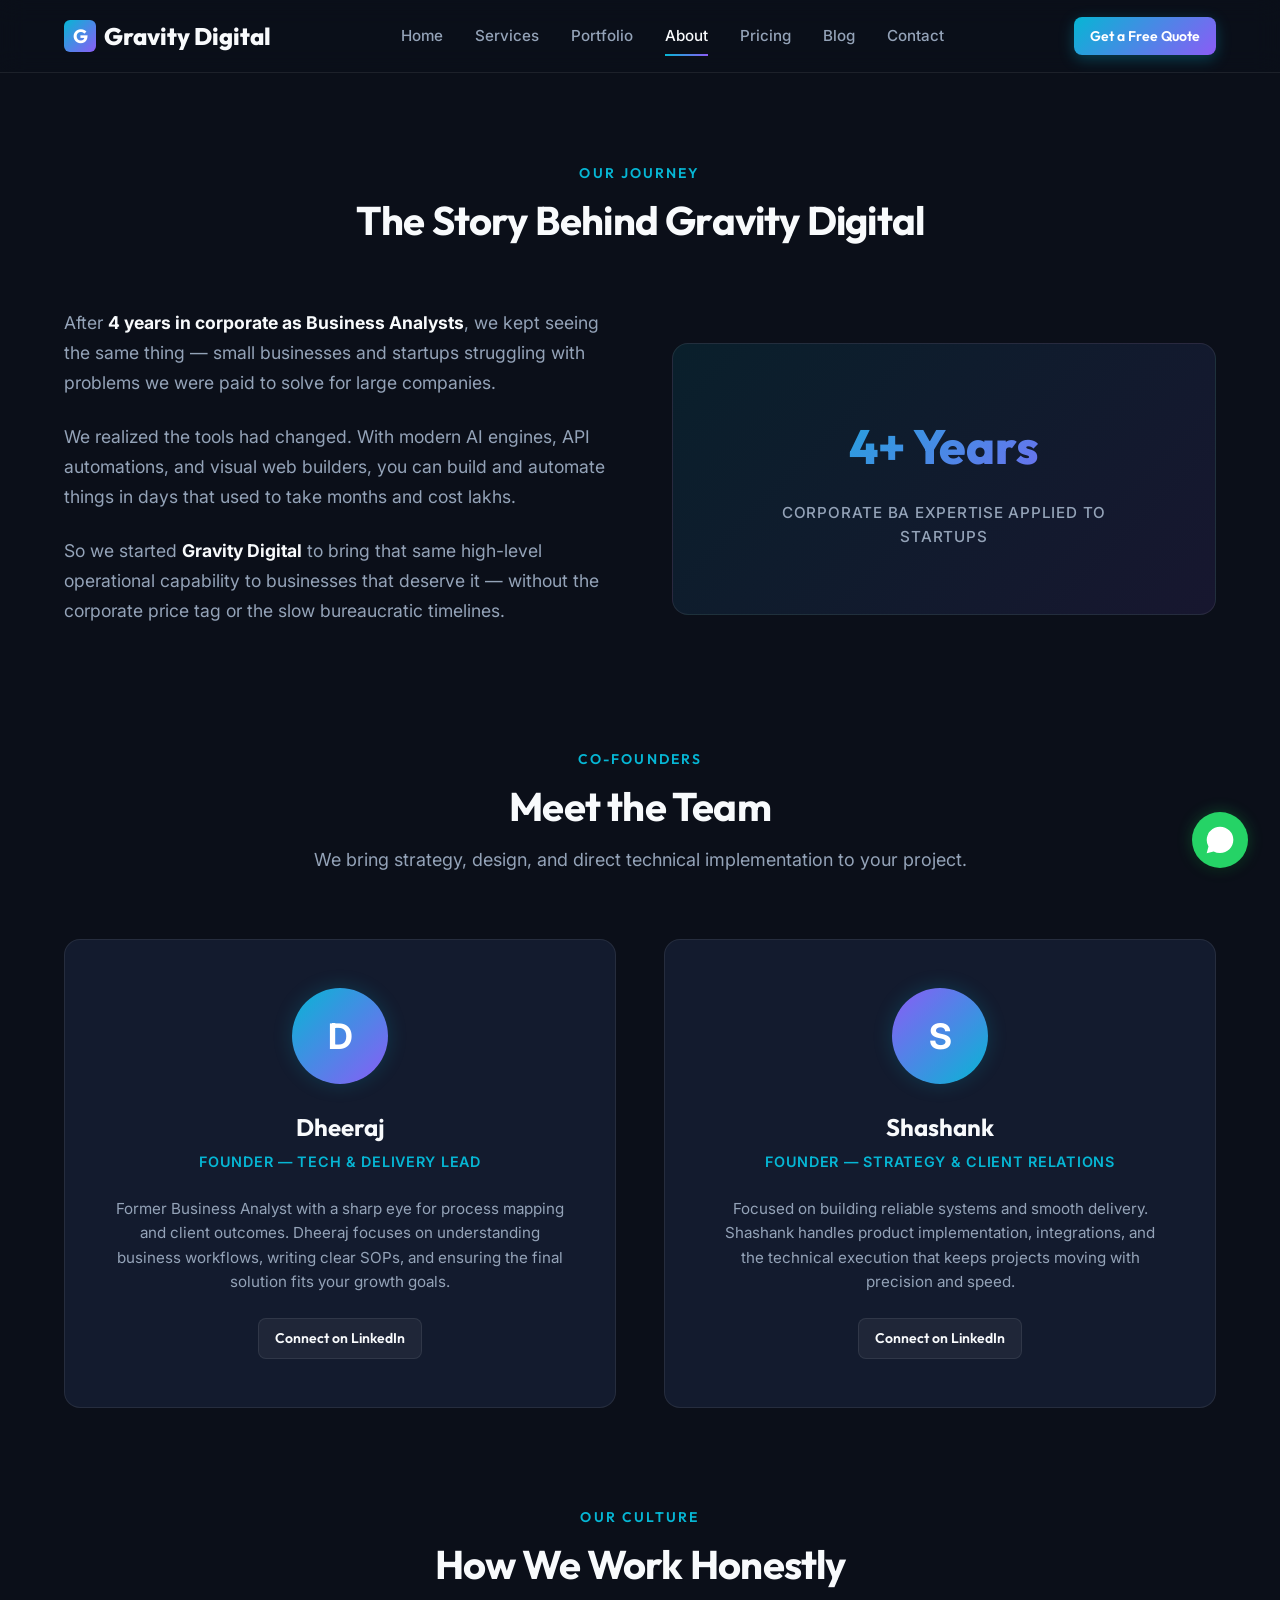
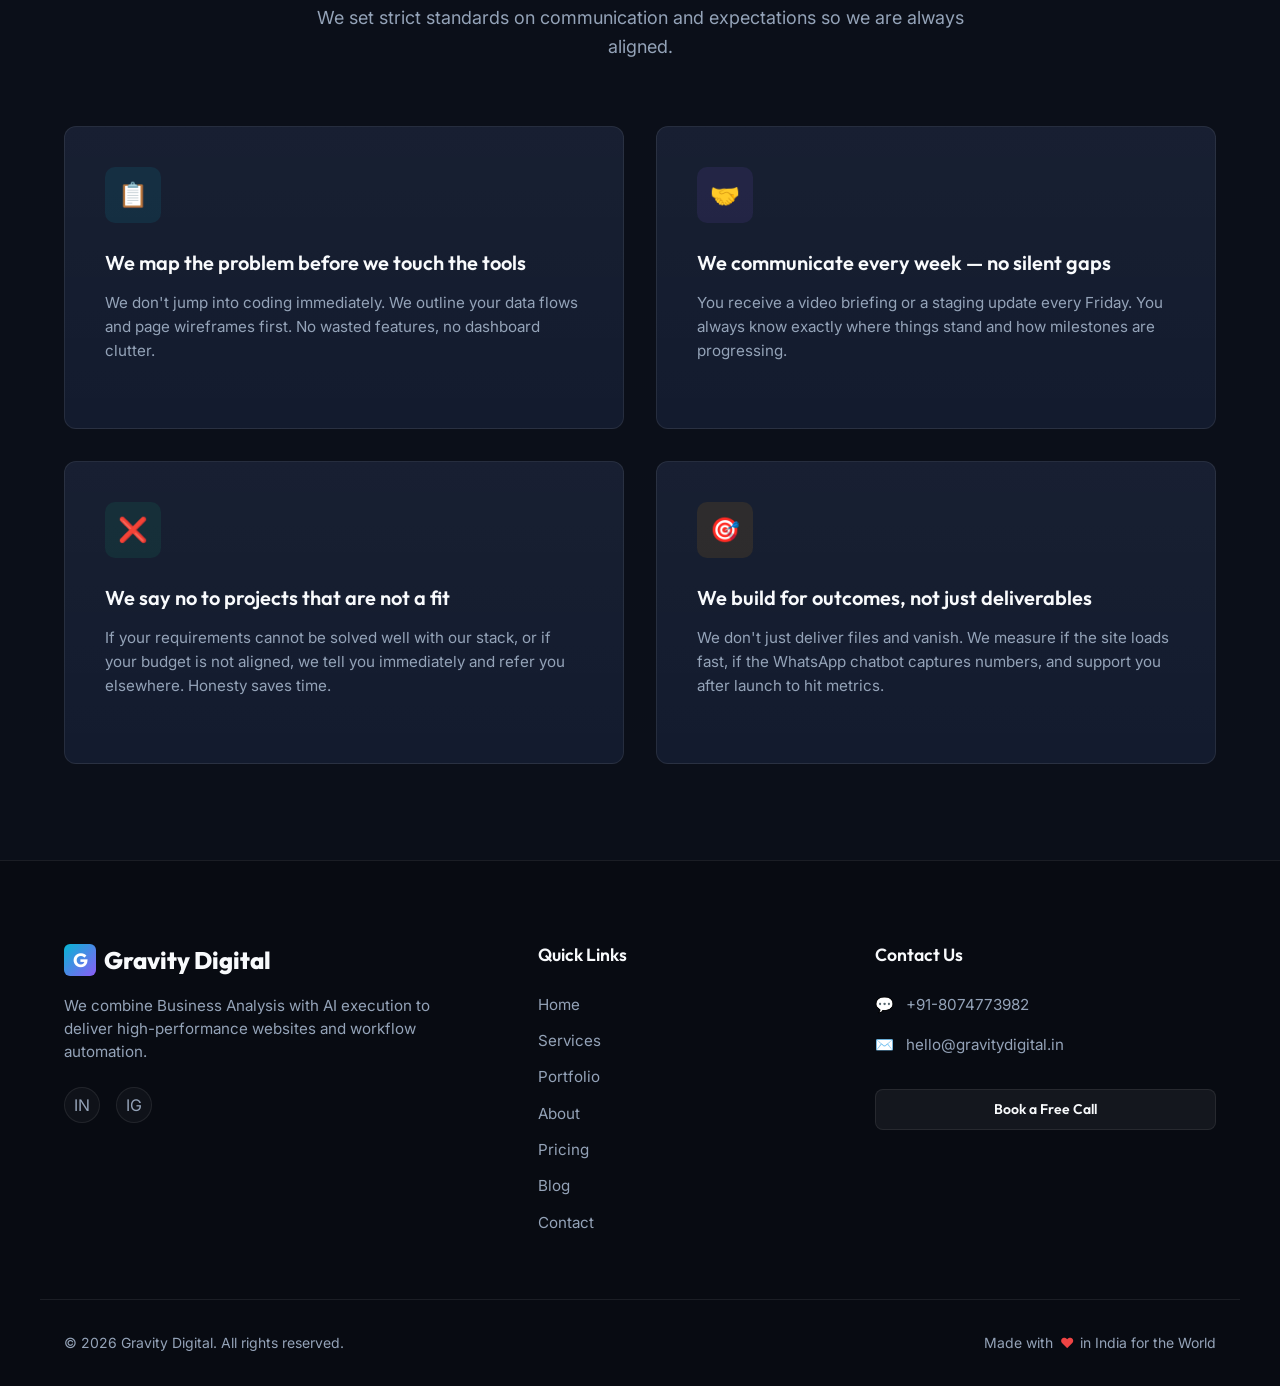
==== commit b52caf6a: "new changes" ====
--- a/about.html
+++ b/about.html
@@ -80,22 +80,22 @@
             </div>
             
             <div class="team-grid">
-                <div class="team-card" id="founder-amit">
-                    <div class="team-avatar">AS</div>
-                    <h3 class="team-name">Amit Sharma</h3>
-                    <p class="team-role">Co-Founder — Strategy & Client Relations</p>
+                <div class="team-card" id="founder-dheeraj">
+                    <div class="team-avatar">D</div>
+                    <h3 class="team-name">Dheeraj</h3>
+                    <p class="team-role">Founder — Tech & Delivery Lead</p>
                     <p class="team-bio">
-                        Former Lead Business Analyst at Accenture. Amit specializes in mapping operational workflows, writing SOP docs, and ensuring that the software fits your sales funnel perfectly. Lives in Mumbai, loves filter coffee.
+                        Former Business Analyst with a sharp eye for process mapping and client outcomes. Dheeraj focuses on understanding business workflows, writing clear SOPs, and ensuring the final solution fits your growth goals. 
                     </p>
                     <a href="#" data-site-link="linkedin" class="btn btn-secondary btn-sm">Connect on LinkedIn</a>
                 </div>
                 
-                <div class="team-card" id="founder-shreya">
-                    <div class="team-avatar" style="background: linear-gradient(135deg, var(--accent-purple), var(--accent-cyan));">SI</div>
-                    <h3 class="team-name">Shreya Iyer</h3>
-                    <p class="team-role">Co-Founder — Tech & Delivery Lead</p>
+                <div class="team-card" id="founder-shashank">
+                    <div class="team-avatar" style="background: linear-gradient(135deg, var(--accent-purple), var(--accent-cyan));">S</div>
+                    <h3 class="team-name">Shashank</h3>
+                    <p class="team-role">Founder — Strategy & Client Relations</p>
                     <p class="team-bio">
-                        Former Systems Architect. Shreya handles the API integrations (Make, Zapier), website logic (Framer, Vite, JS), and database configuration (Supabase, Firebase). Dedicated to clean code and fast load times.
+                        Focused on building reliable systems and smooth delivery. Shashank handles product implementation, integrations, and the technical execution that keeps projects moving with precision and speed.
                     </p>
                     <a href="#" data-site-link="linkedin" class="btn btn-secondary btn-sm">Connect on LinkedIn</a>
                 </div>
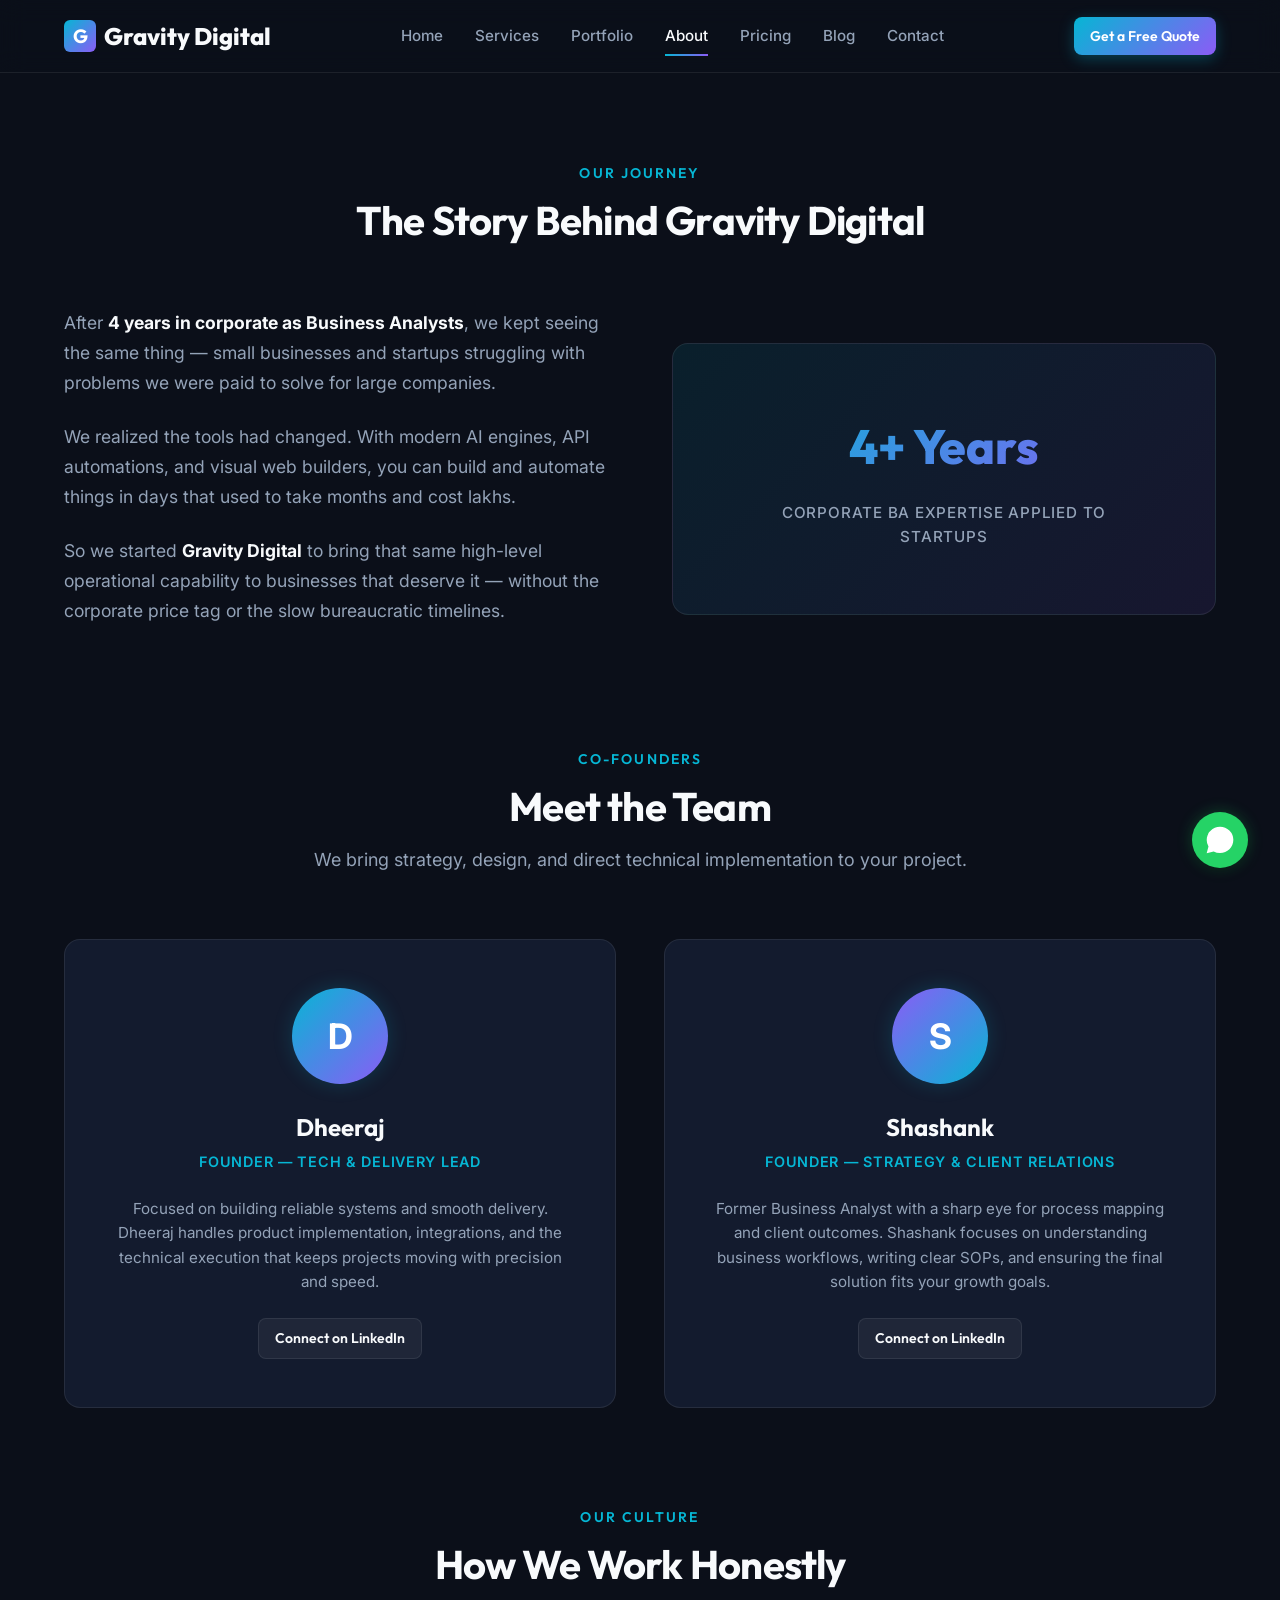
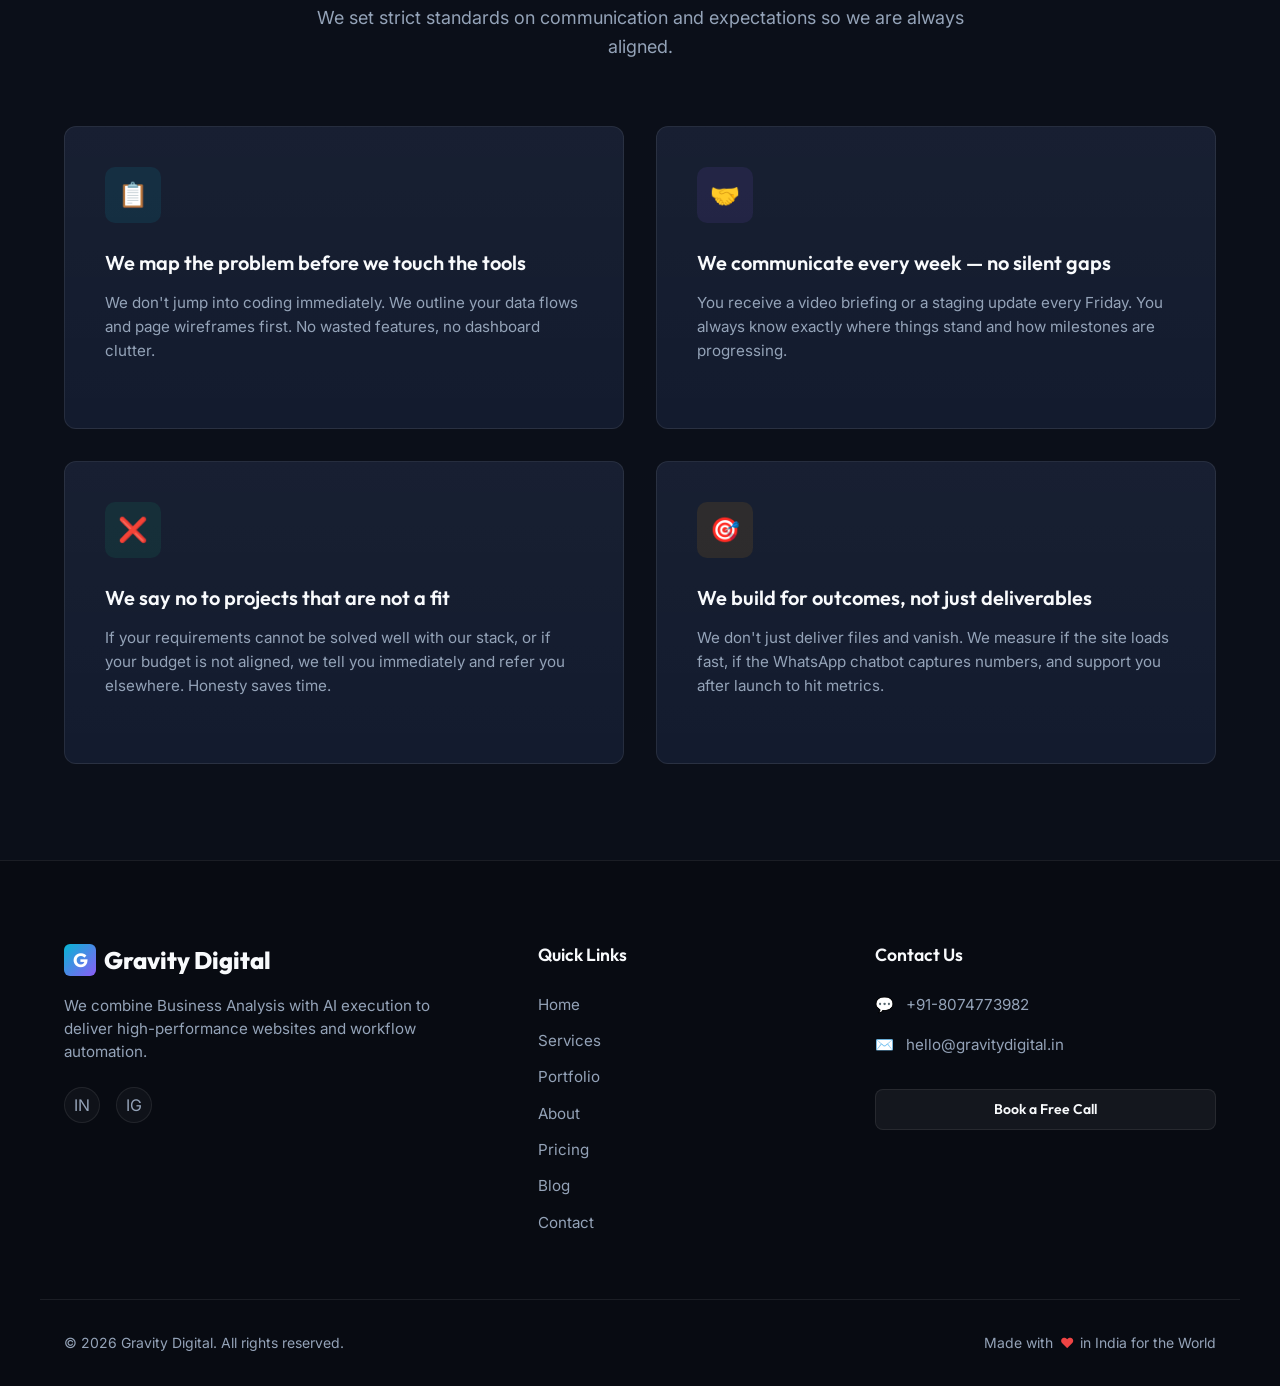
==== commit 94fd0082: "new changes" ====
--- a/about.html
+++ b/about.html
@@ -85,7 +85,7 @@
                     <h3 class="team-name">Dheeraj</h3>
                     <p class="team-role">Founder — Tech & Delivery Lead</p>
                     <p class="team-bio">
-                        Former Business Analyst with a sharp eye for process mapping and client outcomes. Dheeraj focuses on understanding business workflows, writing clear SOPs, and ensuring the final solution fits your growth goals. 
+                        Focused on building reliable systems and smooth delivery. Dheeraj handles product implementation, integrations, and the technical execution that keeps projects moving with precision and speed.
                     </p>
                     <a href="#" data-site-link="linkedin" class="btn btn-secondary btn-sm">Connect on LinkedIn</a>
                 </div>
@@ -95,7 +95,7 @@
                     <h3 class="team-name">Shashank</h3>
                     <p class="team-role">Founder — Strategy & Client Relations</p>
                     <p class="team-bio">
-                        Focused on building reliable systems and smooth delivery. Shashank handles product implementation, integrations, and the technical execution that keeps projects moving with precision and speed.
+                        Former Business Analyst with a sharp eye for process mapping and client outcomes. Shashank focuses on understanding business workflows, writing clear SOPs, and ensuring the final solution fits your growth goals.
                     </p>
                     <a href="#" data-site-link="linkedin" class="btn btn-secondary btn-sm">Connect on LinkedIn</a>
                 </div>
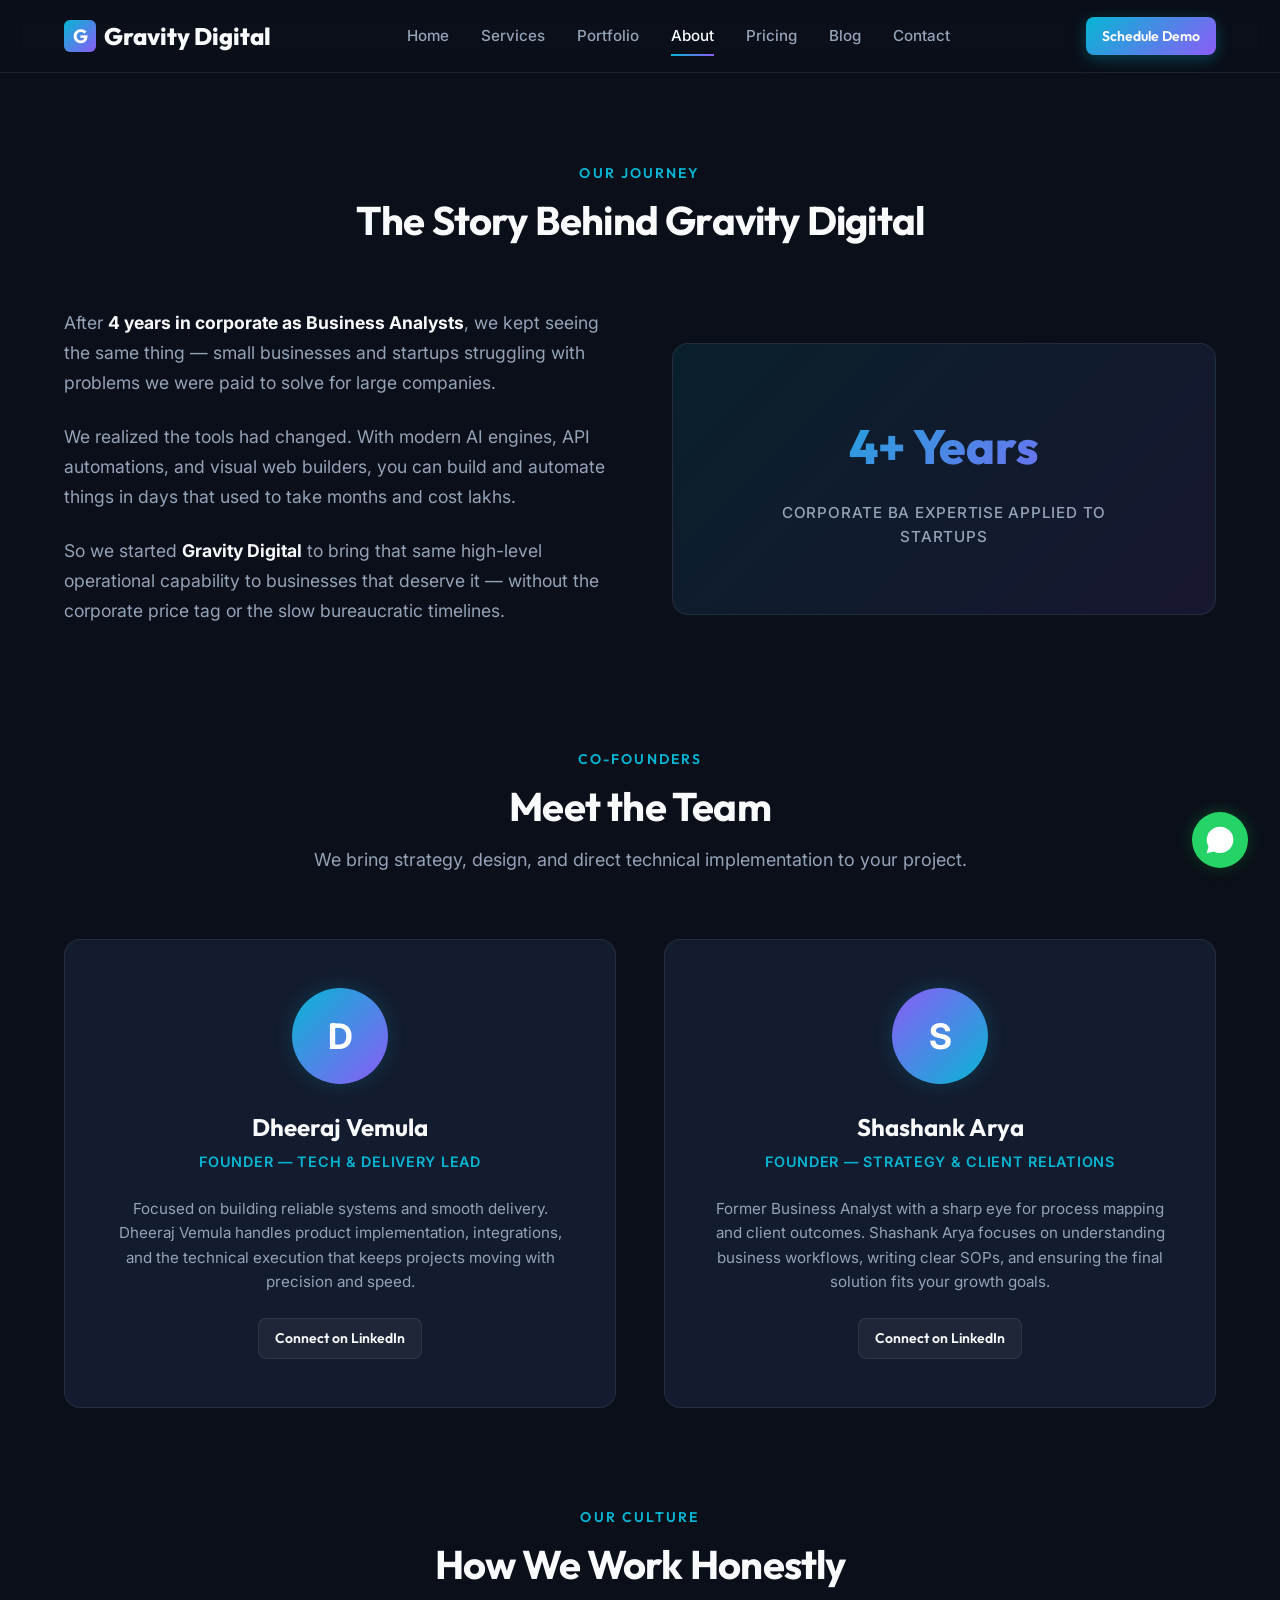
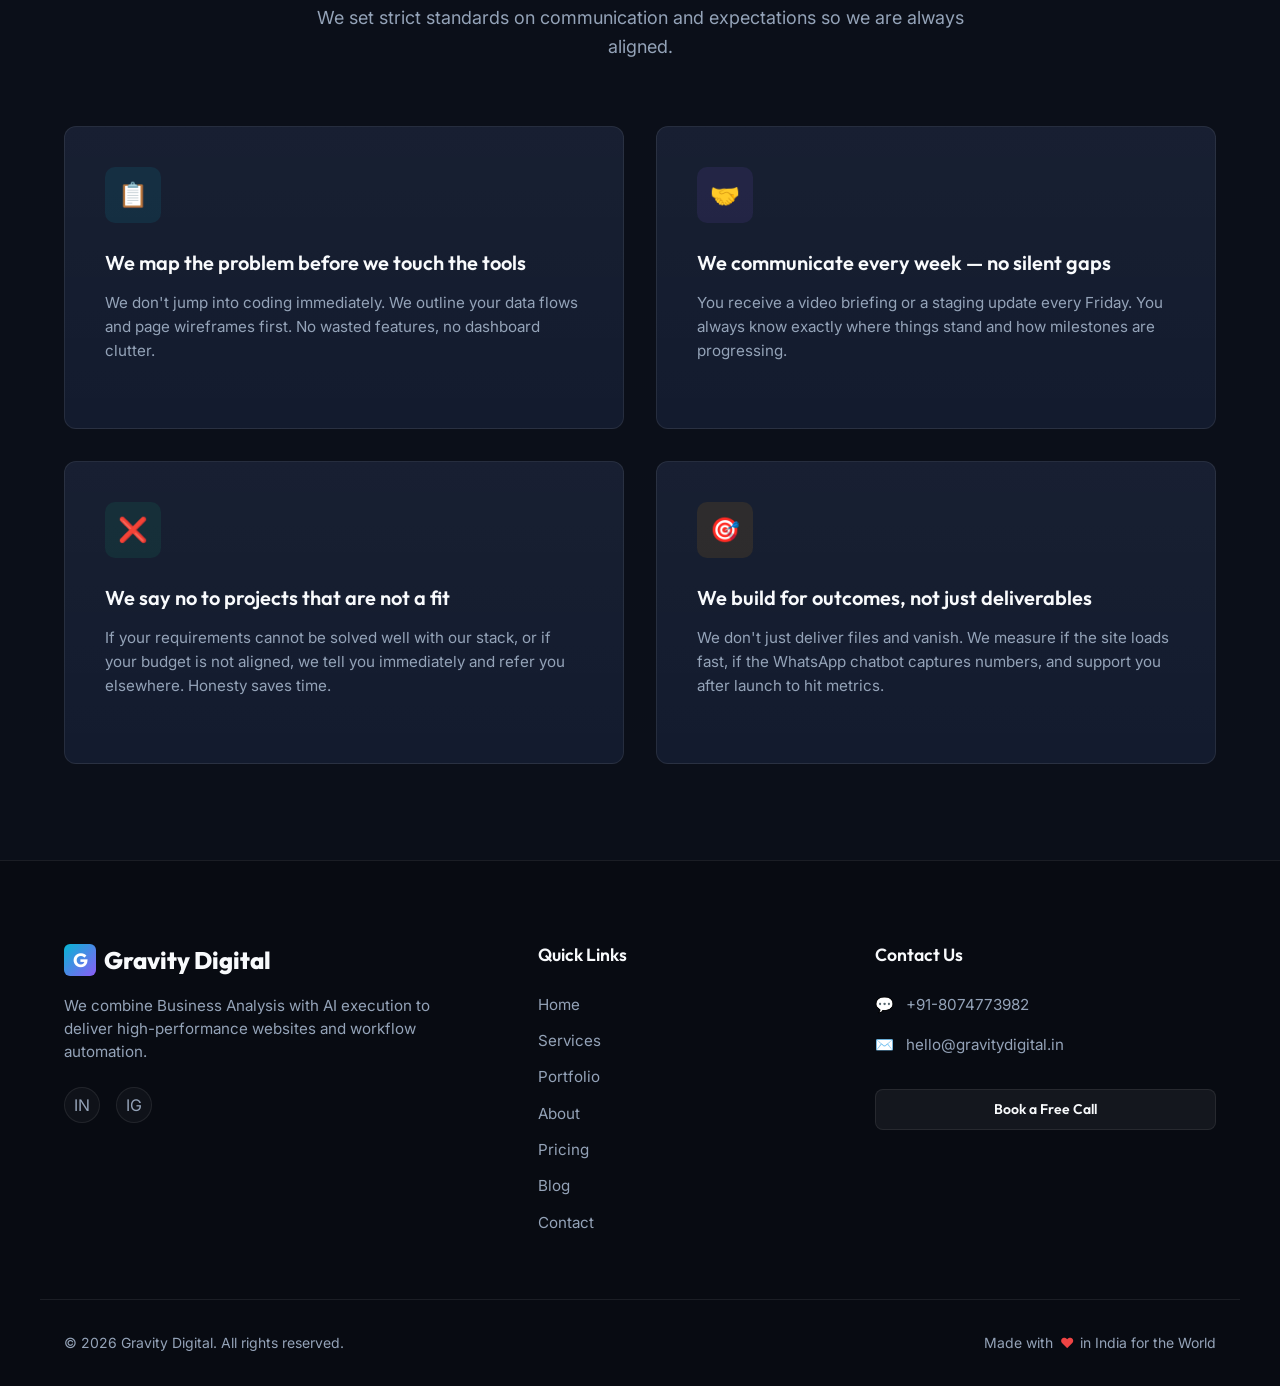
==== commit 5da79969: "Update call-to-action text and enhance service descriptions across multiple pages" ====
--- a/about.html
+++ b/about.html
@@ -34,7 +34,7 @@
             </nav>
             
             <div class="nav-actions">
-                <a href="contact.html" class="btn btn-primary btn-sm" id="nav-cta-btn">Get a Free Quote</a>
+                <a href="contact.html" class="btn btn-primary btn-sm" id="nav-cta-btn">Schedule Demo</a>
             </div>
             
             <button type="button" class="menu-toggle" id="mobile-menu-btn" aria-label="Toggle menu" aria-expanded="false">
@@ -80,22 +80,22 @@
             </div>
             
             <div class="team-grid">
-                <div class="team-card" id="founder-dheeraj">
+                <div class="team-card" id="founder-Dheeraj Vemula">
                     <div class="team-avatar">D</div>
-                    <h3 class="team-name">Dheeraj</h3>
+                    <h3 class="team-name">Dheeraj Vemula</h3>
                     <p class="team-role">Founder — Tech & Delivery Lead</p>
                     <p class="team-bio">
-                        Focused on building reliable systems and smooth delivery. Dheeraj handles product implementation, integrations, and the technical execution that keeps projects moving with precision and speed.
+                        Focused on building reliable systems and smooth delivery. Dheeraj Vemula handles product implementation, integrations, and the technical execution that keeps projects moving with precision and speed.
                     </p>
                     <a href="#" data-site-link="linkedin" class="btn btn-secondary btn-sm">Connect on LinkedIn</a>
                 </div>
                 
-                <div class="team-card" id="founder-shashank">
+                <div class="team-card" id="founder-Shashank Arya">
                     <div class="team-avatar" style="background: linear-gradient(135deg, var(--accent-purple), var(--accent-cyan));">S</div>
-                    <h3 class="team-name">Shashank</h3>
+                    <h3 class="team-name">Shashank Arya</h3>
                     <p class="team-role">Founder — Strategy & Client Relations</p>
                     <p class="team-bio">
-                        Former Business Analyst with a sharp eye for process mapping and client outcomes. Shashank focuses on understanding business workflows, writing clear SOPs, and ensuring the final solution fits your growth goals.
+                        Former Business Analyst with a sharp eye for process mapping and client outcomes. Shashank Arya focuses on understanding business workflows, writing clear SOPs, and ensuring the final solution fits your growth goals.
                     </p>
                     <a href="#" data-site-link="linkedin" class="btn btn-secondary btn-sm">Connect on LinkedIn</a>
                 </div>
